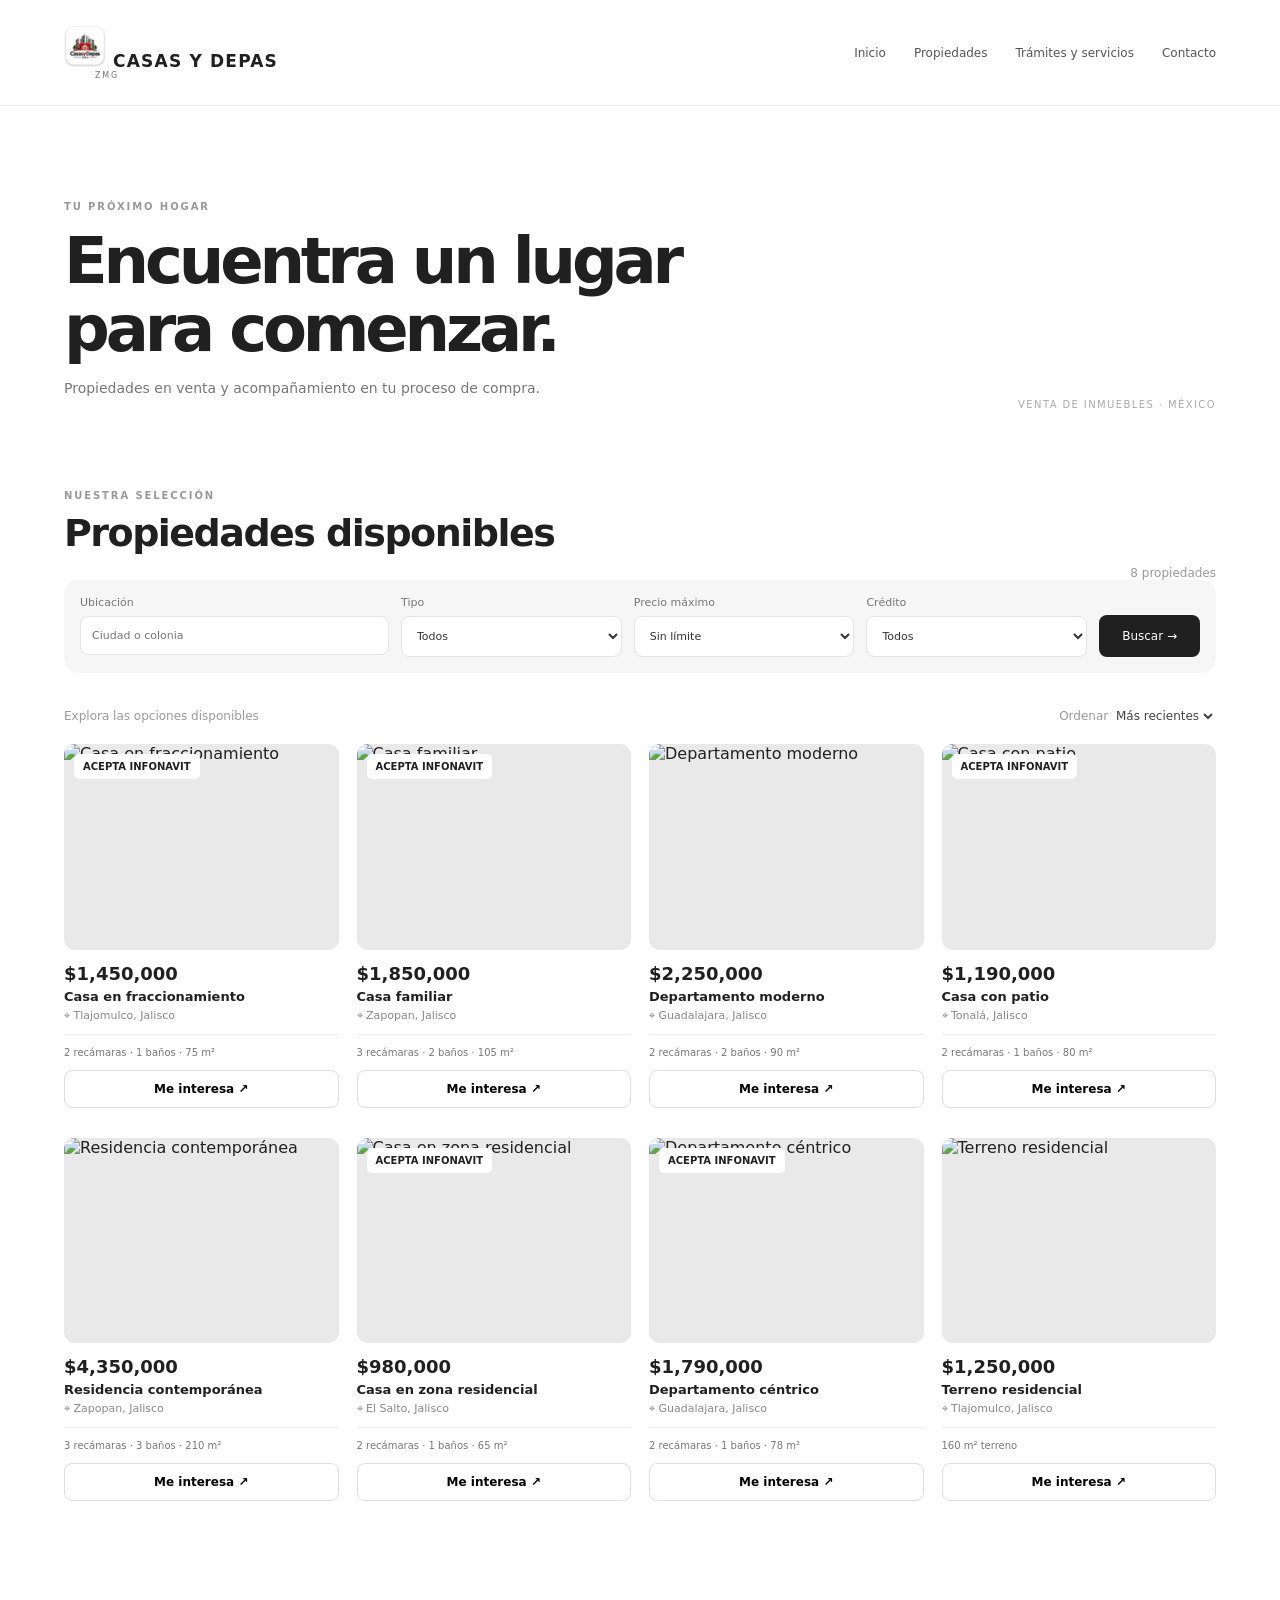
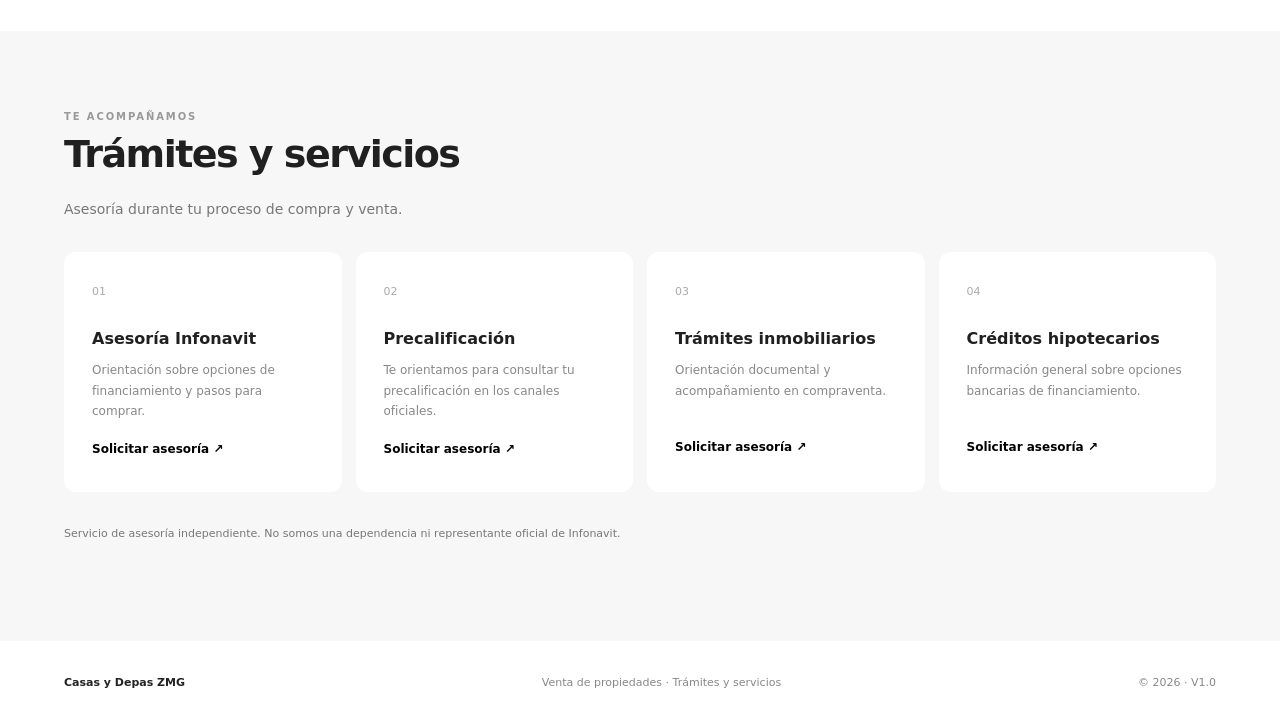
==== index.html @ 26d44b85 "Add files via upload" ====
<!doctype html><html lang="es"><head><meta charset="utf-8"><meta name="viewport" content="width=device-width,initial-scale=1"><meta name="theme-color" content="#181818"><meta name="description" content="Encuentra tu próxima casa. Propiedades en venta y asesoría de crédito Infonavit."><link rel="manifest" href="manifest.json"><link rel="icon" href="favicon-48.png"><link rel="apple-touch-icon" href="apple-touch-icon.png"><link rel="stylesheet" href="styles.css"><title>Casas y Depas ZMG | Propiedades en venta</title></head><body><header class="header"><a class="brand" href="#inicio"><img class="brand-logo" src="icon-192.png" alt="Logo Casas y Depas ZMG"> CASAS Y DEPAS <small>ZMG</small></a><nav><a href="#inicio">Inicio</a><a href="#propiedades">Propiedades</a><a href="#servicios">Trámites y servicios</a><a href="#contacto">Contacto</a></nav><button id="install" class="outline" hidden>Instalar app</button></header><main id="inicio"><section class="intro"><div><p class="eyebrow">TU PRÓXIMO HOGAR</p><h1>Encuentra un lugar<br>para comenzar.</h1><p>Propiedades en venta y acompañamiento en tu proceso de compra.</p></div><span class="intro-tag">VENTA DE INMUEBLES · MÉXICO</span></section><section id="propiedades" class="catalog"><div class="heading"><div><p class="eyebrow">NUESTRA SELECCIÓN</p><h2>Propiedades disponibles</h2></div><span id="count"></span></div><form id="filters" class="filters"><label>Ubicación<input id="location" placeholder="Ciudad o colonia"></label><label>Tipo<select id="type"><option value="">Todos</option><option>Casa</option><option>Departamento</option><option>Terreno</option></select></label><label>Precio máximo<select id="max"><option value="">Sin límite</option><option value="1000000">$1,000,000</option><option value="1500000">$1,500,000</option><option value="2000000">$2,000,000</option><option value="3000000">$3,000,000</option><option value="5000000">$5,000,000</option></select></label><label>Crédito<select id="credit"><option value="">Todos</option><option value="infonavit">Infonavit</option><option value="bancario">Bancario</option><option value="contado">Contado</option></select></label><button type="submit">Buscar →</button></form><div class="catalog-top"><span>Explora las opciones disponibles</span><label>Ordenar <select id="sort"><option value="recent">Más recientes</option><option value="low">Menor precio</option><option value="high">Mayor precio</option></select></label></div><div id="grid" class="grid"></div></section><section id="servicios" class="services"><p class="eyebrow">TE ACOMPAÑAMOS</p><h2>Trámites y servicios</h2><p>Asesoría durante tu proceso de compra y venta.</p><div class="service-grid"><article><span>01</span><h3>Asesoría Infonavit</h3><p>Orientación sobre opciones de financiamiento y pasos para comprar.</p><button data-service="Asesoría Infonavit">Solicitar asesoría ↗</button></article><article><span>02</span><h3>Precalificación</h3><p>Te orientamos para consultar tu precalificación en los canales oficiales.</p><button data-service="Precalificación">Solicitar asesoría ↗</button></article><article><span>03</span><h3>Trámites inmobiliarios</h3><p>Orientación documental y acompañamiento en compraventa.</p><button data-service="Trámites inmobiliarios">Solicitar asesoría ↗</button></article><article><span>04</span><h3>Créditos hipotecarios</h3><p>Información general sobre opciones bancarias de financiamiento.</p><button data-service="Créditos hipotecarios">Solicitar asesoría ↗</button></article></div><p class="disclaimer">Servicio de asesoría independiente. No somos una dependencia ni representante oficial de Infonavit.</p></section></main><footer id="contacto"><strong>Casas y Depas ZMG</strong><span>Venta de propiedades · Trámites y servicios</span><span>© <span id="year"></span> · V1.0</span></footer><dialog id="leadDialog"><form id="leadForm" class="lead"><button type="button" id="close" class="close" aria-label="Cerrar">✕</button><p class="eyebrow">CONTACTO DIRECTO</p><h2>Me interesa</h2><p id="leadProperty"></p><label>Nombre completo<input name="name" autocomplete="name" required maxlength="90" placeholder="Tu nombre"></label><label>Teléfono (10 dígitos)<input name="phone" autocomplete="tel" inputmode="numeric" pattern="[0-9]{10}" maxlength="10" required placeholder="3312345678"></label><label>Forma de compra<select name="method"><option>Crédito Infonavit</option><option>Crédito bancario</option><option>Recursos propios</option><option>Aún no lo sé</option></select></label><label class="consent"><input type="checkbox" required> Acepto que mis datos se utilicen para responder esta solicitud. <a href="privacidad.html" target="_blank">Aviso de privacidad</a></label><button type="submit">Continuar a WhatsApp ↗</button><small>Se abrirá WhatsApp con el mensaje preparado. Tú decides si enviarlo.</small></form></dialog><script src="app.js" defer></script></body></html>
---- styles.css ----
:root{font-family:Inter,system-ui,-apple-system,Segoe UI,sans-serif;color:#202020;background:#fff}*{box-sizing:border-box}html{scroll-behavior:smooth}body{margin:0}button,input,select{font:inherit}button{cursor:pointer}a{color:inherit;text-decoration:none}.header{max-width:1440px;margin:auto;display:flex;align-items:center;gap:30px;justify-content:space-between;padding:25px 5%;border-bottom:1px solid #eee}.brand{font-size:17px;font-weight:800;letter-spacing:.07em;white-space:nowrap}.brand small{display:block;font-size:8px;font-weight:500;letter-spacing:.23em;margin-left:31px;color:#777}.mark{display:inline-grid;place-items:center;background:#222;color:#fff;border-radius:6px;width:25px;height:25px;font-size:22px}.header nav{display:flex;gap:28px;font-size:12px;color:#555}.outline{border:1px solid #ddd;background:white;border-radius:9px;padding:10px}.intro,.catalog,.services{max-width:1440px;margin:auto;padding:65px 5%}.intro{display:flex;justify-content:space-between;align-items:end;padding-top:85px;padding-bottom:60px}.intro h1{font-size:clamp(38px,5vw,68px);font-weight:550;letter-spacing:-.065em;line-height:1.06;margin:16px 0}.intro p:not(.eyebrow){color:#777;font-size:14px}.intro-tag{font-size:10px;letter-spacing:.14em;color:#aaa}.eyebrow{letter-spacing:.19em;font-size:10px;font-weight:700;color:#999}.catalog{padding-top:10px}.heading{display:flex;align-items:end;justify-content:space-between}.heading h2,.services h2{font-size:clamp(25px,3vw,38px);font-weight:550;letter-spacing:-.04em;margin:10px 0 25px}.heading #count{font-size:12px;color:#999}.filters{display:grid;grid-template-columns:1.4fr 1fr 1fr 1fr auto;gap:12px;background:#f6f6f6;border-radius:14px;padding:16px}.filters label,.lead label{font-size:11px;color:#777;display:flex;flex-direction:column;gap:7px}.filters input,.filters select,.lead input,.lead select{width:100%;padding:12px 11px;border:1px solid #e5e5e5;border-radius:8px;background:white;color:#333;outline-color:#333;min-width:0}.filters button,.lead button[type=submit]{border:0;background:#202020;color:white;padding:12px 23px;border-radius:8px;align-self:end;font-size:12px;min-height:42px}.catalog-top{display:flex;justify-content:space-between;align-items:center;color:#999;font-size:12px;padding:35px 0 20px}.catalog-top select{border:0;background:transparent;color:#444;font-size:12px}.grid{display:grid;grid-template-columns:repeat(4,minmax(0,1fr));gap:30px 18px}.property{min-width:0}.property img{width:100%;aspect-ratio:4/3;object-fit:cover;border-radius:11px;background:#e9e9e9;display:block}.property .photo{position:relative}.property .flag{position:absolute;top:10px;left:10px;background:#fff;padding:7px 9px;border-radius:5px;font-size:10px;font-weight:700}.property .price{font-size:18px;font-weight:700;margin:13px 0 5px}.property h3{font-size:13px;font-weight:600;margin:0 0 5px}.property .place{color:#888;font-size:11px;margin:0 0 12px}.property .details{border-top:1px solid #eee;padding:12px 0;display:flex;gap:13px;color:#777;font-size:10px;flex-wrap:wrap}.credit{font-size:10px;color:#3c654f;background:#eef6f0;border-radius:5px;padding:6px 8px;display:inline-block;margin:0 0 12px}.interest{width:100%;border:1px solid #dedede;border-radius:8px;padding:11px;background:white;font-size:12px;font-weight:650;transition:.2s}.interest:hover{background:#222;color:white}.services{margin-top:65px;padding-top:70px;padding-bottom:90px;background:#f7f7f7;max-width:none}.services>.eyebrow,.services>h2,.services>p,.service-grid{max-width:1296px;margin-left:auto;margin-right:auto}.services>p:not(.eyebrow){font-size:14px;color:#777}.service-grid{display:grid;grid-template-columns:repeat(4,1fr);gap:14px;margin-top:35px}.service-grid article{background:white;padding:28px;border-radius:12px}.service-grid article span{color:#aaa;font-size:11px}.service-grid h3{font-size:16px;margin:30px 0 12px}.service-grid article p{font-size:12px;color:#888;line-height:1.7;min-height:60px}.service-grid button{border:0;background:transparent;padding:8px 0;font-size:12px;font-weight:650}.disclaimer{margin-top:35px!important;font-size:11px!important}footer{padding:35px 5%;max-width:1440px;margin:auto;display:flex;gap:20px;justify-content:space-between;font-size:11px;color:#888}footer strong{color:#222}dialog{border:0;border-radius:18px;padding:0;width:min(94vw,470px);box-shadow:0 25px 100px #0003}dialog::backdrop{background:#0008}.lead{padding:32px;display:flex;flex-direction:column;gap:17px}.lead h2{font-size:28px;margin:0}.lead>p:not(.eyebrow){font-size:12px;color:#777;margin:0}.lead .close{align-self:end;border:0;background:none;font-size:18px}.lead .consent{flex-direction:row;align-items:start;line-height:1.5}.consent input{width:auto;margin:2px 6px 0 0}.consent a{text-decoration:underline}.lead small{font-size:10px;color:#888}.empty{grid-column:1/-1;text-align:center;padding:60px;color:#777}@media(max-width:1000px){.grid{grid-template-columns:repeat(3,minmax(0,1fr))}.header nav{gap:12px}.service-grid{grid-template-columns:repeat(2,1fr)}}@media(max-width:700px){.header{flex-wrap:wrap;gap:14px;padding:17px 5%}.header nav{order:3;width:100%;overflow:auto;white-space:nowrap;padding:6px 0 2px}.intro{padding-top:55px;padding-bottom:45px}.intro-tag{display:none}.filters{grid-template-columns:1fr 1fr}.filters label:first-child{grid-column:1/-1}.filters button{grid-column:1/-1}.grid{grid-template-columns:repeat(2,minmax(0,1fr));gap:24px 12px}.property .price{font-size:15px}.property .details{gap:6px}.services{margin-top:35px}.service-grid{grid-template-columns:1fr 1fr}.service-grid article{padding:18px}footer{flex-wrap:wrap}}@media(max-width:420px){.grid{grid-template-columns:1fr}.service-grid{grid-template-columns:1fr}.property img{aspect-ratio:4/3}}

/* Identidad Casas y Depas ZMG */
.brand-logo{width:42px;height:42px;object-fit:contain;border-radius:10px;flex-shrink:0}
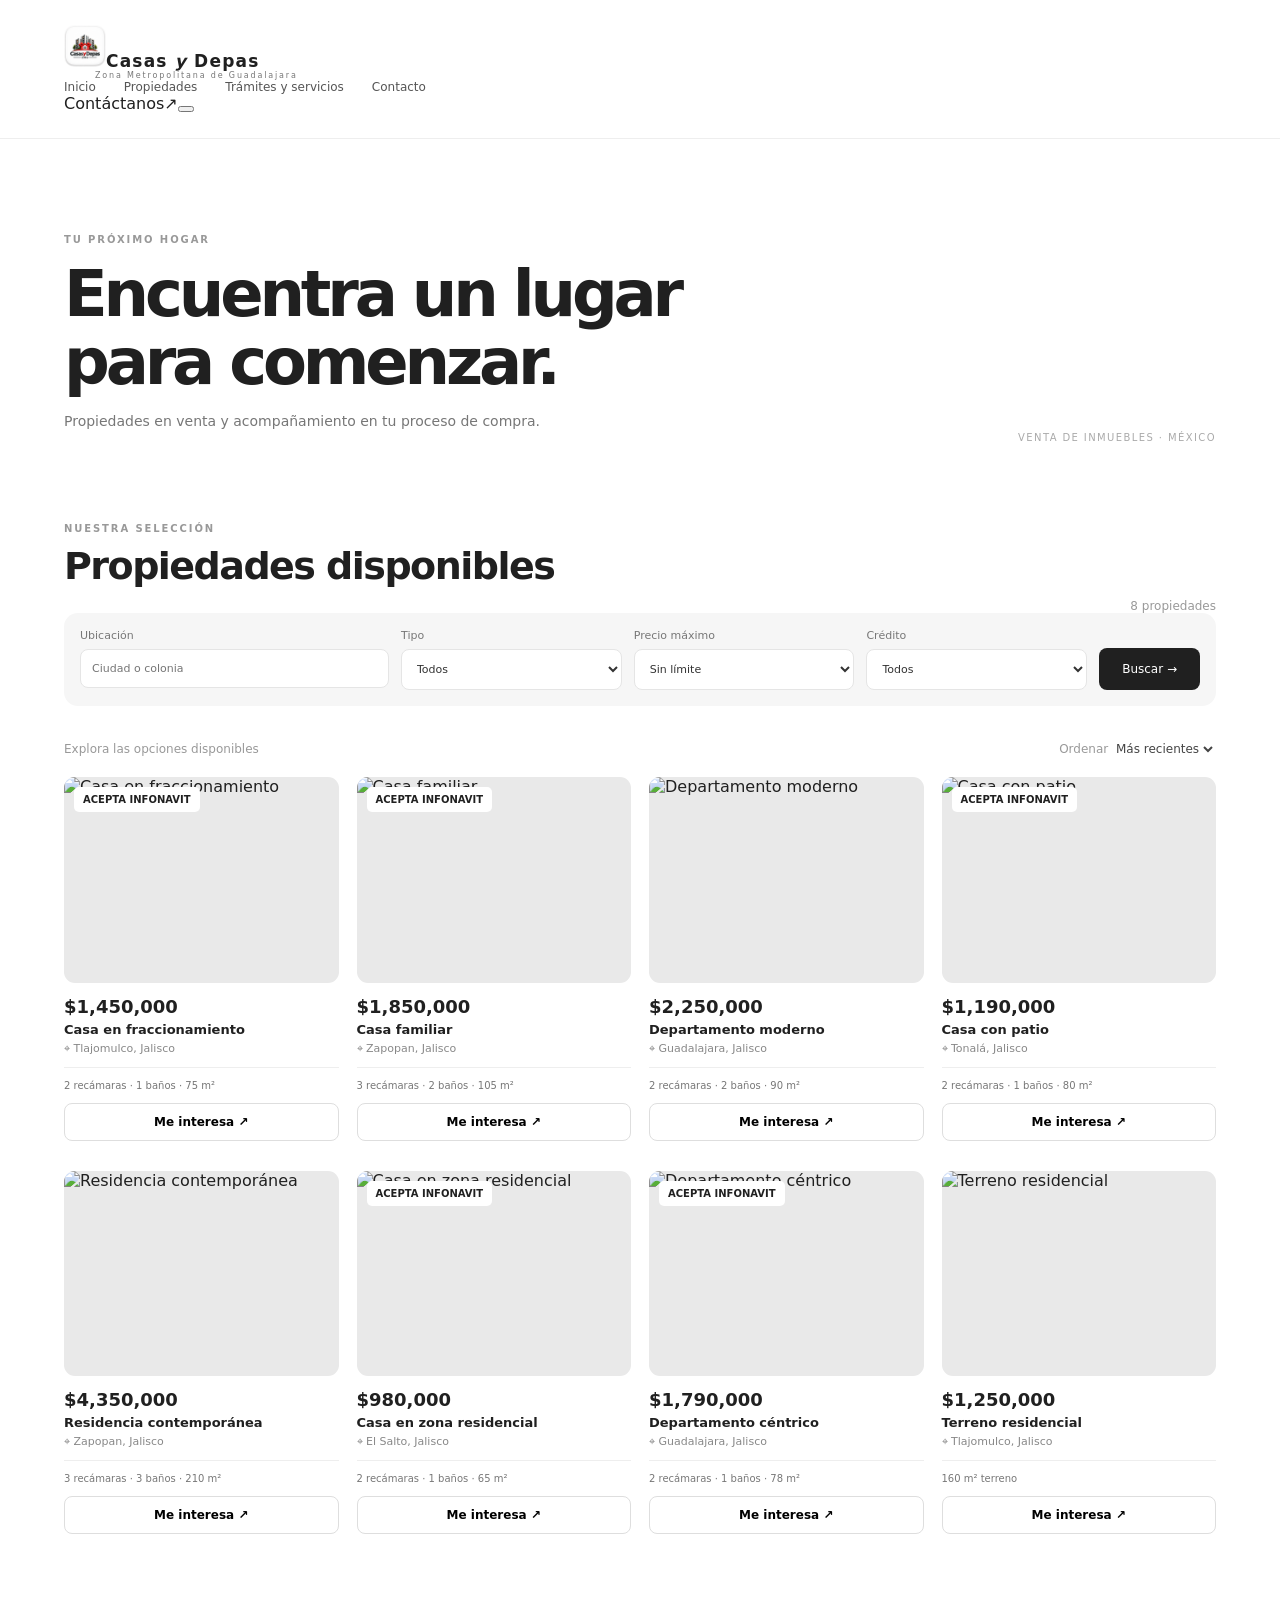
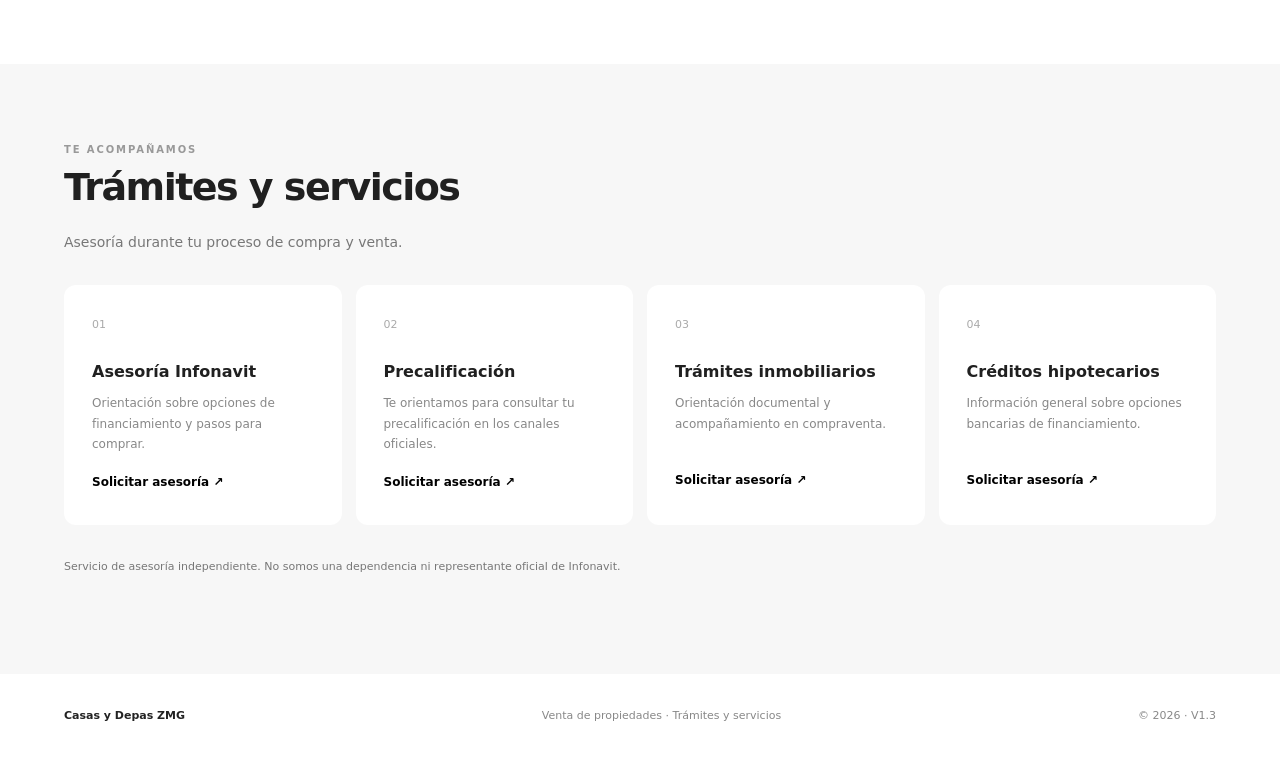
==== commit 2ada0e10: "Add files via upload" ====
--- a/index.html
+++ b/index.html
@@ -1 +1 @@
-<!doctype html><html lang="es"><head><meta charset="utf-8"><meta name="viewport" content="width=device-width,initial-scale=1"><meta name="theme-color" content="#181818"><meta name="description" content="Encuentra tu próxima casa. Propiedades en venta y asesoría de crédito Infonavit."><link rel="manifest" href="manifest.json"><link rel="icon" href="favicon-48.png"><link rel="apple-touch-icon" href="apple-touch-icon.png"><link rel="stylesheet" href="styles.css"><title>Casas y Depas ZMG | Propiedades en venta</title></head><body><header class="header"><a class="brand" href="#inicio"><img class="brand-logo" src="icon-192.png" alt="Logo Casas y Depas ZMG"> CASAS Y DEPAS <small>ZMG</small></a><nav><a href="#inicio">Inicio</a><a href="#propiedades">Propiedades</a><a href="#servicios">Trámites y servicios</a><a href="#contacto">Contacto</a></nav><button id="install" class="outline" hidden>Instalar app</button></header><main id="inicio"><section class="intro"><div><p class="eyebrow">TU PRÓXIMO HOGAR</p><h1>Encuentra un lugar<br>para comenzar.</h1><p>Propiedades en venta y acompañamiento en tu proceso de compra.</p></div><span class="intro-tag">VENTA DE INMUEBLES · MÉXICO</span></section><section id="propiedades" class="catalog"><div class="heading"><div><p class="eyebrow">NUESTRA SELECCIÓN</p><h2>Propiedades disponibles</h2></div><span id="count"></span></div><form id="filters" class="filters"><label>Ubicación<input id="location" placeholder="Ciudad o colonia"></label><label>Tipo<select id="type"><option value="">Todos</option><option>Casa</option><option>Departamento</option><option>Terreno</option></select></label><label>Precio máximo<select id="max"><option value="">Sin límite</option><option value="1000000">$1,000,000</option><option value="1500000">$1,500,000</option><option value="2000000">$2,000,000</option><option value="3000000">$3,000,000</option><option value="5000000">$5,000,000</option></select></label><label>Crédito<select id="credit"><option value="">Todos</option><option value="infonavit">Infonavit</option><option value="bancario">Bancario</option><option value="contado">Contado</option></select></label><button type="submit">Buscar →</button></form><div class="catalog-top"><span>Explora las opciones disponibles</span><label>Ordenar <select id="sort"><option value="recent">Más recientes</option><option value="low">Menor precio</option><option value="high">Mayor precio</option></select></label></div><div id="grid" class="grid"></div></section><section id="servicios" class="services"><p class="eyebrow">TE ACOMPAÑAMOS</p><h2>Trámites y servicios</h2><p>Asesoría durante tu proceso de compra y venta.</p><div class="service-grid"><article><span>01</span><h3>Asesoría Infonavit</h3><p>Orientación sobre opciones de financiamiento y pasos para comprar.</p><button data-service="Asesoría Infonavit">Solicitar asesoría ↗</button></article><article><span>02</span><h3>Precalificación</h3><p>Te orientamos para consultar tu precalificación en los canales oficiales.</p><button data-service="Precalificación">Solicitar asesoría ↗</button></article><article><span>03</span><h3>Trámites inmobiliarios</h3><p>Orientación documental y acompañamiento en compraventa.</p><button data-service="Trámites inmobiliarios">Solicitar asesoría ↗</button></article><article><span>04</span><h3>Créditos hipotecarios</h3><p>Información general sobre opciones bancarias de financiamiento.</p><button data-service="Créditos hipotecarios">Solicitar asesoría ↗</button></article></div><p class="disclaimer">Servicio de asesoría independiente. No somos una dependencia ni representante oficial de Infonavit.</p></section></main><footer id="contacto"><strong>Casas y Depas ZMG</strong><span>Venta de propiedades · Trámites y servicios</span><span>© <span id="year"></span> · V1.0</span></footer><dialog id="leadDialog"><form id="leadForm" class="lead"><button type="button" id="close" class="close" aria-label="Cerrar">✕</button><p class="eyebrow">CONTACTO DIRECTO</p><h2>Me interesa</h2><p id="leadProperty"></p><label>Nombre completo<input name="name" autocomplete="name" required maxlength="90" placeholder="Tu nombre"></label><label>Teléfono (10 dígitos)<input name="phone" autocomplete="tel" inputmode="numeric" pattern="[0-9]{10}" maxlength="10" required placeholder="3312345678"></label><label>Forma de compra<select name="method"><option>Crédito Infonavit</option><option>Crédito bancario</option><option>Recursos propios</option><option>Aún no lo sé</option></select></label><label class="consent"><input type="checkbox" required> Acepto que mis datos se utilicen para responder esta solicitud. <a href="privacidad.html" target="_blank">Aviso de privacidad</a></label><button type="submit">Continuar a WhatsApp ↗</button><small>Se abrirá WhatsApp con el mensaje preparado. Tú decides si enviarlo.</small></form></dialog><script src="app.js" defer></script></body></html>
+<!doctype html><html lang="es"><head><meta charset="utf-8"><meta name="viewport" content="width=device-width,initial-scale=1"><meta name="theme-color" content="#181818"><meta name="description" content="Encuentra tu próxima casa. Propiedades en venta y asesoría de crédito Infonavit."><link rel="manifest" href="manifest.json"><link rel="icon" href="favicon-48.png"><link rel="apple-touch-icon" href="apple-touch-icon.png"><link rel="stylesheet" href="styles.css"><title>Casas y Depas ZMG | Propiedades en venta</title></head><body><header class="header" id="siteHeader"><div class="header-inner"><a class="brand" href="#inicio" aria-label="Casas y Depas ZMG, inicio"><span class="brand-symbol"><img class="brand-logo" src="icon-192.png" alt=""></span><span class="brand-words"><strong>Casas <em>y</em> Depas</strong><small>Zona Metropolitana de Guadalajara</small></span></a><nav class="primary-nav" id="primaryNav" aria-label="Navegación principal"><a class="nav-link active" href="#inicio">Inicio</a><a class="nav-link" href="#propiedades">Propiedades</a><a class="nav-link" href="#servicios">Trámites y servicios</a><a class="nav-link" href="#contacto">Contacto</a></nav><div class="header-actions"><button id="install" class="install-action" hidden>Instalar app</button><a class="header-cta" href="#contacto"><span>Contáctanos</span><span aria-hidden="true">↗</span></a><button class="menu-toggle" id="menuToggle" type="button" aria-controls="primaryNav" aria-expanded="false" aria-label="Abrir menú"><span></span><span></span><span></span></button></div></div></header><main id="inicio"><section class="intro"><div><p class="eyebrow">TU PRÓXIMO HOGAR</p><h1>Encuentra un lugar<br>para comenzar.</h1><p>Propiedades en venta y acompañamiento en tu proceso de compra.</p></div><span class="intro-tag">VENTA DE INMUEBLES · MÉXICO</span></section><section id="propiedades" class="catalog"><div class="heading"><div><p class="eyebrow">NUESTRA SELECCIÓN</p><h2>Propiedades disponibles</h2></div><span id="count"></span></div><form id="filters" class="filters"><label>Ubicación<input id="location" placeholder="Ciudad o colonia"></label><label>Tipo<select id="type"><option value="">Todos</option><option>Casa</option><option>Departamento</option><option>Terreno</option></select></label><label>Precio máximo<select id="max"><option value="">Sin límite</option><option value="1000000">$1,000,000</option><option value="1500000">$1,500,000</option><option value="2000000">$2,000,000</option><option value="3000000">$3,000,000</option><option value="5000000">$5,000,000</option></select></label><label>Crédito<select id="credit"><option value="">Todos</option><option value="infonavit">Infonavit</option><option value="bancario">Bancario</option><option value="contado">Contado</option></select></label><button type="submit">Buscar →</button></form><div class="catalog-top"><span>Explora las opciones disponibles</span><label>Ordenar <select id="sort"><option value="recent">Más recientes</option><option value="low">Menor precio</option><option value="high">Mayor precio</option></select></label></div><div id="grid" class="grid"></div></section><section id="servicios" class="services"><p class="eyebrow">TE ACOMPAÑAMOS</p><h2>Trámites y servicios</h2><p>Asesoría durante tu proceso de compra y venta.</p><div class="service-grid"><article><span>01</span><h3>Asesoría Infonavit</h3><p>Orientación sobre opciones de financiamiento y pasos para comprar.</p><button data-service="Asesoría Infonavit">Solicitar asesoría ↗</button></article><article><span>02</span><h3>Precalificación</h3><p>Te orientamos para consultar tu precalificación en los canales oficiales.</p><button data-service="Precalificación">Solicitar asesoría ↗</button></article><article><span>03</span><h3>Trámites inmobiliarios</h3><p>Orientación documental y acompañamiento en compraventa.</p><button data-service="Trámites inmobiliarios">Solicitar asesoría ↗</button></article><article><span>04</span><h3>Créditos hipotecarios</h3><p>Información general sobre opciones bancarias de financiamiento.</p><button data-service="Créditos hipotecarios">Solicitar asesoría ↗</button></article></div><p class="disclaimer">Servicio de asesoría independiente. No somos una dependencia ni representante oficial de Infonavit.</p></section></main><footer id="contacto"><strong>Casas y Depas ZMG</strong><span>Venta de propiedades · Trámites y servicios</span><span>© <span id="year"></span> · V1.3</span></footer><dialog id="leadDialog"><form id="leadForm" class="lead"><button type="button" id="close" class="close" aria-label="Cerrar">✕</button><p class="eyebrow">CONTACTO DIRECTO</p><h2>Me interesa</h2><p id="leadProperty"></p><label>Nombre completo<input name="name" autocomplete="name" required maxlength="90" placeholder="Tu nombre"></label><label>Teléfono (10 dígitos)<input name="phone" autocomplete="tel" inputmode="numeric" pattern="[0-9]{10}" maxlength="10" required placeholder="3312345678"></label><label>Forma de compra<select name="method"><option>Crédito Infonavit</option><option>Crédito bancario</option><option>Recursos propios</option><option>Aún no lo sé</option></select></label><label class="consent"><input type="checkbox" required> Acepto que mis datos se utilicen para responder esta solicitud. <a href="privacidad.html" target="_blank">Aviso de privacidad</a></label><button type="submit">Continuar a WhatsApp ↗</button><small>Se abrirá WhatsApp con el mensaje preparado. Tú decides si enviarlo.</small></form></dialog><script src="app.js" defer></script></body></html>
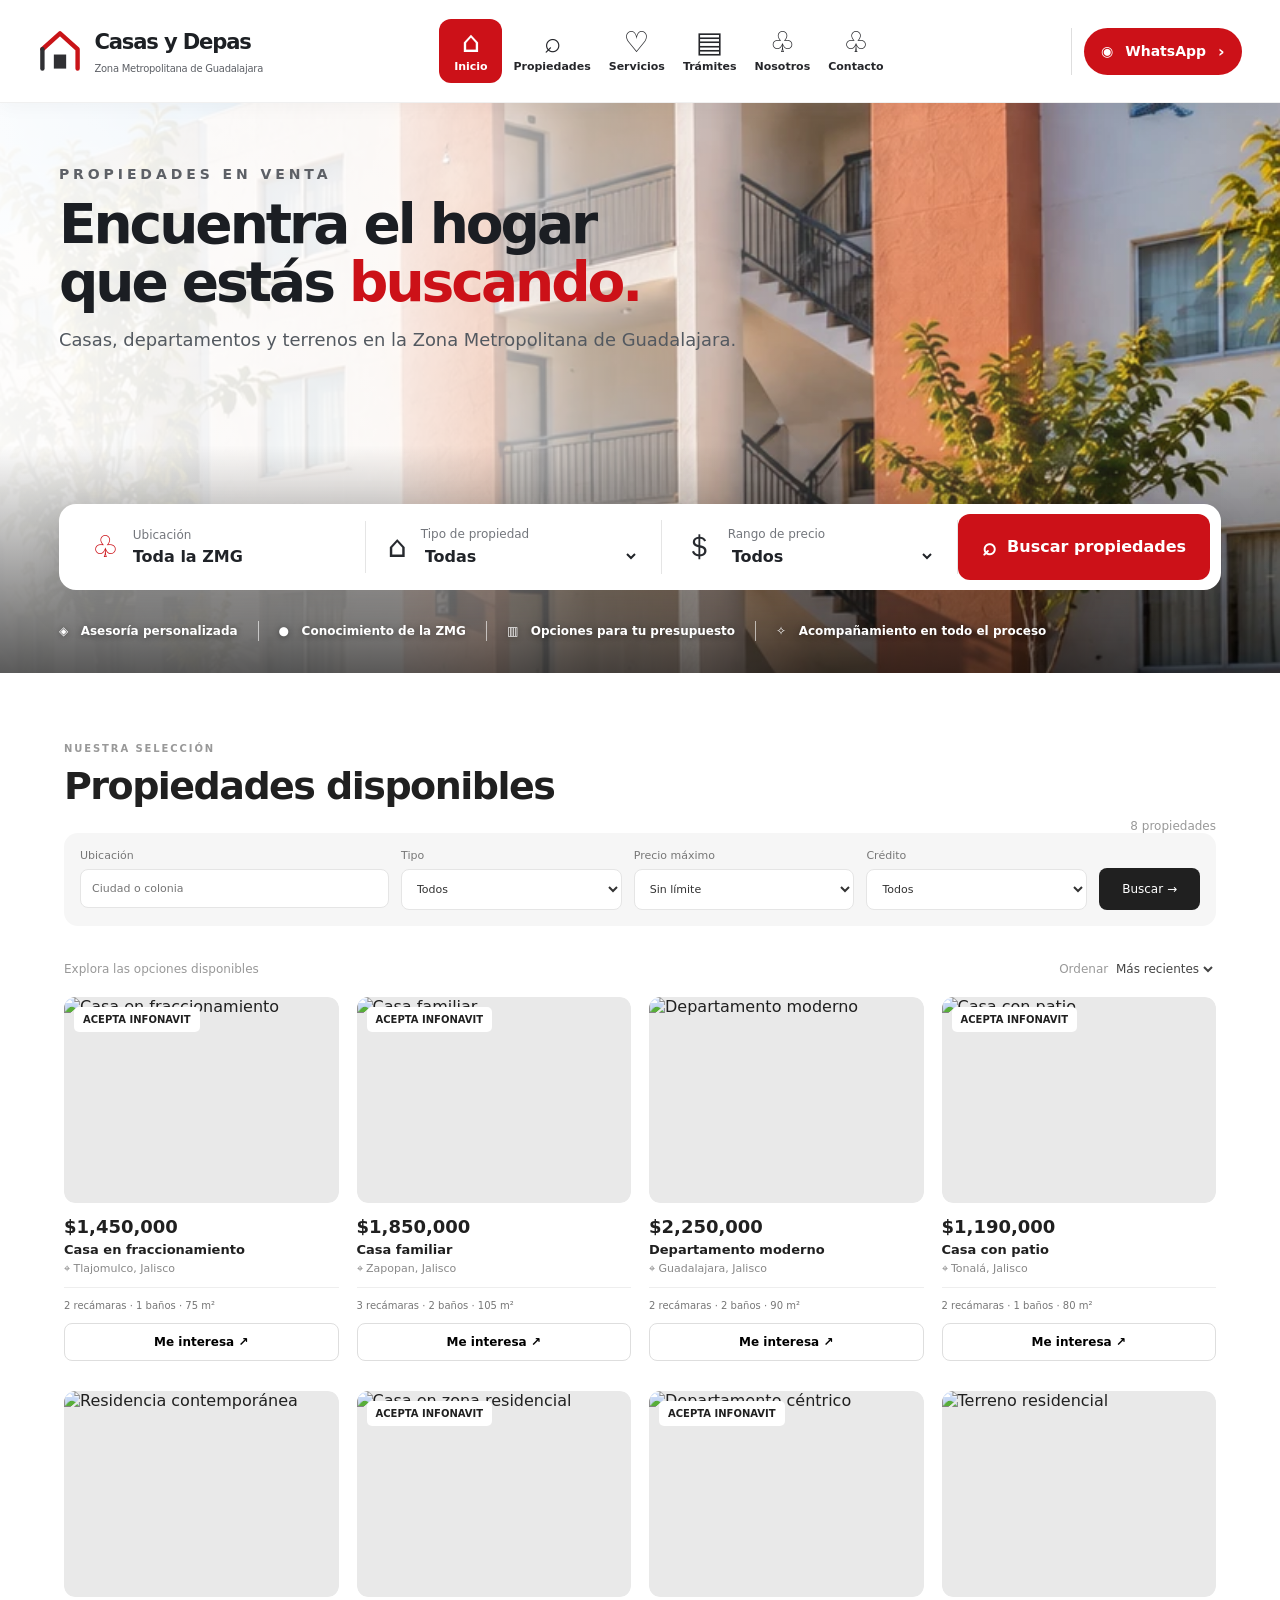
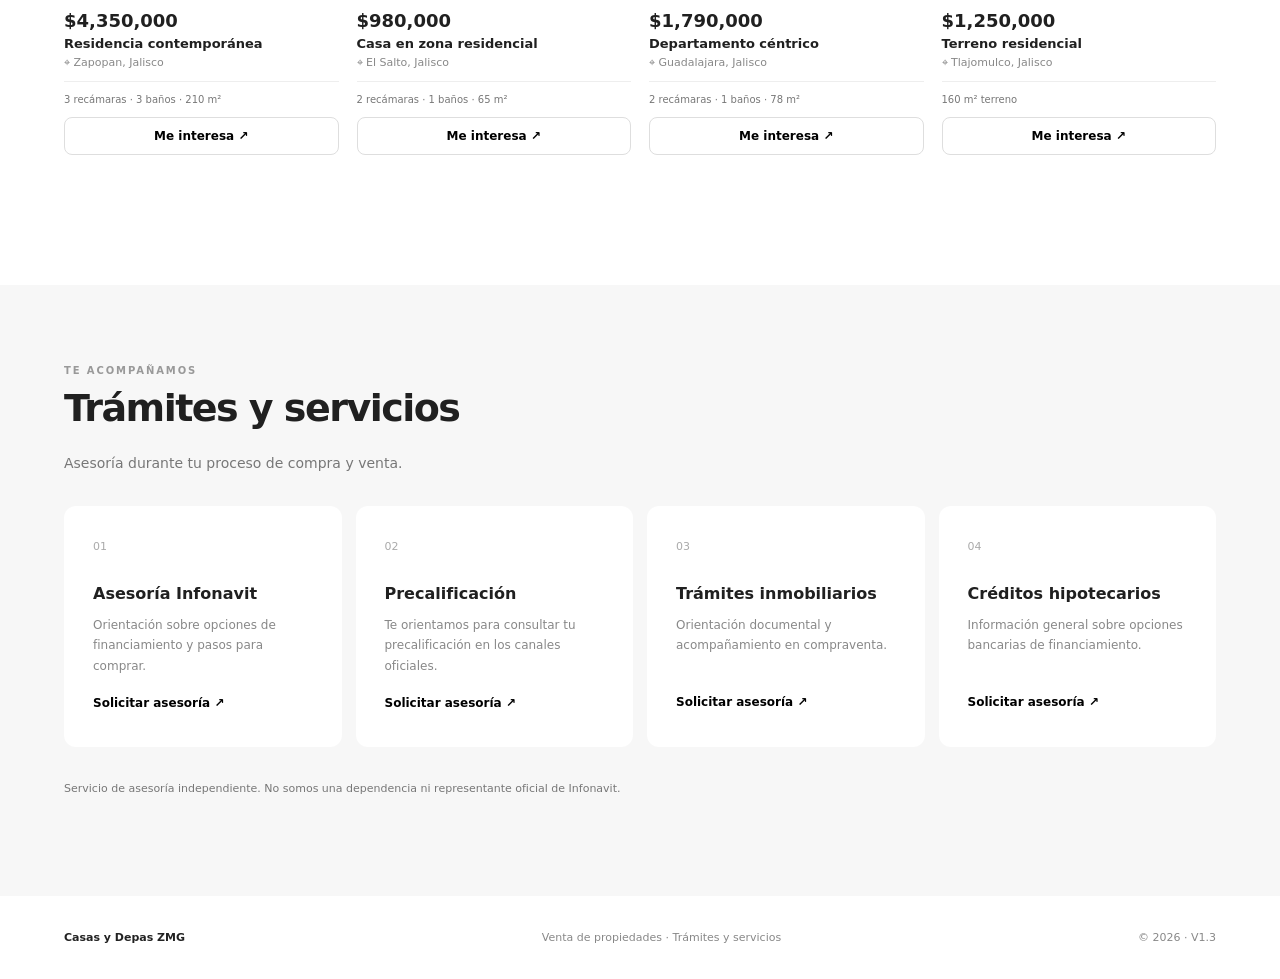
==== commit 632b3aad: "Add files via upload" ====
--- a/index.html
+++ b/index.html
@@ -1 +1,2 @@
-<!doctype html><html lang="es"><head><meta charset="utf-8"><meta name="viewport" content="width=device-width,initial-scale=1"><meta name="theme-color" content="#181818"><meta name="description" content="Encuentra tu próxima casa. Propiedades en venta y asesoría de crédito Infonavit."><link rel="manifest" href="manifest.json"><link rel="icon" href="favicon-48.png"><link rel="apple-touch-icon" href="apple-touch-icon.png"><link rel="stylesheet" href="styles.css"><title>Casas y Depas ZMG | Propiedades en venta</title></head><body><header class="header" id="siteHeader"><div class="header-inner"><a class="brand" href="#inicio" aria-label="Casas y Depas ZMG, inicio"><span class="brand-symbol"><img class="brand-logo" src="icon-192.png" alt=""></span><span class="brand-words"><strong>Casas <em>y</em> Depas</strong><small>Zona Metropolitana de Guadalajara</small></span></a><nav class="primary-nav" id="primaryNav" aria-label="Navegación principal"><a class="nav-link active" href="#inicio">Inicio</a><a class="nav-link" href="#propiedades">Propiedades</a><a class="nav-link" href="#servicios">Trámites y servicios</a><a class="nav-link" href="#contacto">Contacto</a></nav><div class="header-actions"><button id="install" class="install-action" hidden>Instalar app</button><a class="header-cta" href="#contacto"><span>Contáctanos</span><span aria-hidden="true">↗</span></a><button class="menu-toggle" id="menuToggle" type="button" aria-controls="primaryNav" aria-expanded="false" aria-label="Abrir menú"><span></span><span></span><span></span></button></div></div></header><main id="inicio"><section class="intro"><div><p class="eyebrow">TU PRÓXIMO HOGAR</p><h1>Encuentra un lugar<br>para comenzar.</h1><p>Propiedades en venta y acompañamiento en tu proceso de compra.</p></div><span class="intro-tag">VENTA DE INMUEBLES · MÉXICO</span></section><section id="propiedades" class="catalog"><div class="heading"><div><p class="eyebrow">NUESTRA SELECCIÓN</p><h2>Propiedades disponibles</h2></div><span id="count"></span></div><form id="filters" class="filters"><label>Ubicación<input id="location" placeholder="Ciudad o colonia"></label><label>Tipo<select id="type"><option value="">Todos</option><option>Casa</option><option>Departamento</option><option>Terreno</option></select></label><label>Precio máximo<select id="max"><option value="">Sin límite</option><option value="1000000">$1,000,000</option><option value="1500000">$1,500,000</option><option value="2000000">$2,000,000</option><option value="3000000">$3,000,000</option><option value="5000000">$5,000,000</option></select></label><label>Crédito<select id="credit"><option value="">Todos</option><option value="infonavit">Infonavit</option><option value="bancario">Bancario</option><option value="contado">Contado</option></select></label><button type="submit">Buscar →</button></form><div class="catalog-top"><span>Explora las opciones disponibles</span><label>Ordenar <select id="sort"><option value="recent">Más recientes</option><option value="low">Menor precio</option><option value="high">Mayor precio</option></select></label></div><div id="grid" class="grid"></div></section><section id="servicios" class="services"><p class="eyebrow">TE ACOMPAÑAMOS</p><h2>Trámites y servicios</h2><p>Asesoría durante tu proceso de compra y venta.</p><div class="service-grid"><article><span>01</span><h3>Asesoría Infonavit</h3><p>Orientación sobre opciones de financiamiento y pasos para comprar.</p><button data-service="Asesoría Infonavit">Solicitar asesoría ↗</button></article><article><span>02</span><h3>Precalificación</h3><p>Te orientamos para consultar tu precalificación en los canales oficiales.</p><button data-service="Precalificación">Solicitar asesoría ↗</button></article><article><span>03</span><h3>Trámites inmobiliarios</h3><p>Orientación documental y acompañamiento en compraventa.</p><button data-service="Trámites inmobiliarios">Solicitar asesoría ↗</button></article><article><span>04</span><h3>Créditos hipotecarios</h3><p>Información general sobre opciones bancarias de financiamiento.</p><button data-service="Créditos hipotecarios">Solicitar asesoría ↗</button></article></div><p class="disclaimer">Servicio de asesoría independiente. No somos una dependencia ni representante oficial de Infonavit.</p></section></main><footer id="contacto"><strong>Casas y Depas ZMG</strong><span>Venta de propiedades · Trámites y servicios</span><span>© <span id="year"></span> · V1.3</span></footer><dialog id="leadDialog"><form id="leadForm" class="lead"><button type="button" id="close" class="close" aria-label="Cerrar">✕</button><p class="eyebrow">CONTACTO DIRECTO</p><h2>Me interesa</h2><p id="leadProperty"></p><label>Nombre completo<input name="name" autocomplete="name" required maxlength="90" placeholder="Tu nombre"></label><label>Teléfono (10 dígitos)<input name="phone" autocomplete="tel" inputmode="numeric" pattern="[0-9]{10}" maxlength="10" required placeholder="3312345678"></label><label>Forma de compra<select name="method"><option>Crédito Infonavit</option><option>Crédito bancario</option><option>Recursos propios</option><option>Aún no lo sé</option></select></label><label class="consent"><input type="checkbox" required> Acepto que mis datos se utilicen para responder esta solicitud. <a href="privacidad.html" target="_blank">Aviso de privacidad</a></label><button type="submit">Continuar a WhatsApp ↗</button><small>Se abrirá WhatsApp con el mensaje preparado. Tú decides si enviarlo.</small></form></dialog><script src="app.js" defer></script></body></html>
+<!DOCTYPE html>
+<html lang="es"><head><meta charset="utf-8"/><meta content="width=device-width,initial-scale=1" name="viewport"/><meta content="#181818" name="theme-color"/><meta content="Encuentra tu próxima casa. Propiedades en venta y asesoría de crédito Infonavit." name="description"/><link href="manifest.json" rel="manifest"/><link href="favicon-48.png" rel="icon"/><link href="apple-touch-icon.png" rel="apple-touch-icon"/><link href="styles.css" rel="stylesheet"/><title>Casas y Depas ZMG | Propiedades en venta</title></head><body><header class="header" id="siteHeader"><div class="header-inner"><a aria-label="Casas y Depas, inicio" class="brand" href="#inicio"><span aria-hidden="true" class="brand-icon"><svg fill="none" viewbox="0 0 50 50"><path d="M5 23 25 5 45 23V45" stroke="#c91418" stroke-linecap="round" stroke-linejoin="round" stroke-width="5"></path><path d="M5 23V45" stroke="#303033" stroke-linecap="round" stroke-width="5"></path><path d="M18 29h14v16H18z" fill="#303033"></path></svg></span><span class="brand-words"><strong>Casas y Depas</strong><small>Zona Metropolitana de Guadalajara</small></span></a><nav aria-label="Navegación principal" class="primary-nav" id="primaryNav"><a class="nav-link active" href="#inicio"><span aria-hidden="true" class="nav-icon">⌂</span><span>Inicio</span></a><a class="nav-link" href="#propiedades"><span aria-hidden="true" class="nav-icon">⌕</span><span>Propiedades</span></a><a class="nav-link" href="#servicios"><span aria-hidden="true" class="nav-icon">♡</span><span>Servicios</span></a><a class="nav-link" href="#servicios"><span aria-hidden="true" class="nav-icon">▤</span><span>Trámites</span></a><a class="nav-link" href="#contacto"><span aria-hidden="true" class="nav-icon">♧</span><span>Nosotros</span></a><a class="nav-link" href="#contacto"><span aria-hidden="true" class="nav-icon">♧</span><span>Contacto</span></a></nav><div class="header-actions"><button class="install-action" hidden="" id="install">Instalar app</button><button class="header-cta" id="whatsappTop" type="button"><span aria-hidden="true">◉</span><span>WhatsApp</span><span aria-hidden="true">›</span></button><button aria-controls="primaryNav" aria-expanded="false" aria-label="Abrir menú" class="menu-toggle" id="menuToggle" type="button"><span></span><span></span><span></span></button></div></div></header><main id="inicio"><section aria-label="Encuentra tu hogar" class="hero"><div class="hero-inner"><div class="hero-copy"><p class="hero-kicker">PROPIEDADES EN VENTA</p><h1>Encuentra el hogar<br/>que estás <em>buscando.</em></h1><p class="hero-description">Casas, departamentos y terrenos en la Zona Metropolitana de Guadalajara.</p></div><form class="hero-filters" id="heroFilters"><label><span class="hero-filter-icon">♧</span><span class="hero-filter-copy"><small>Ubicación</small><input aria-label="Ubicación" id="heroLocation" placeholder="Toda la ZMG"/></span></label><label><span class="hero-filter-icon">⌂</span><span class="hero-filter-copy"><small>Tipo de propiedad</small><select aria-label="Tipo de propiedad" id="heroType"><option value="">Todas</option><option>Casa</option><option>Departamento</option><option>Terreno</option></select></span></label><label><span class="hero-filter-icon">＄</span><span class="hero-filter-copy"><small>Rango de precio</small><select aria-label="Rango de precio" id="heroMax"><option value="">Todos</option><option value="1000000">Hasta $1,000,000</option><option value="1500000">Hasta $1,500,000</option><option value="2000000">Hasta $2,000,000</option><option value="3000000">Hasta $3,000,000</option><option value="5000000">Hasta $5,000,000</option></select></span></label><button class="hero-search" type="submit"><span aria-hidden="true">⌕</span> Buscar propiedades</button></form><div class="hero-benefits"><span>◈   Asesoría personalizada</span><span>●   Conocimiento de la ZMG</span><span>▥   Opciones para tu presupuesto</span><span>✧   Acompañamiento en todo el proceso</span></div></div></section><section class="catalog" id="propiedades"><div class="heading"><div><p class="eyebrow">NUESTRA SELECCIÓN</p><h2>Propiedades disponibles</h2></div><span id="count"></span></div><form class="filters" id="filters"><label>Ubicación<input id="location" placeholder="Ciudad o colonia"/></label><label>Tipo<select id="type"><option value="">Todos</option><option>Casa</option><option>Departamento</option><option>Terreno</option></select></label><label>Precio máximo<select id="max"><option value="">Sin límite</option><option value="1000000">$1,000,000</option><option value="1500000">$1,500,000</option><option value="2000000">$2,000,000</option><option value="3000000">$3,000,000</option><option value="5000000">$5,000,000</option></select></label><label>Crédito<select id="credit"><option value="">Todos</option><option value="infonavit">Infonavit</option><option value="bancario">Bancario</option><option value="contado">Contado</option></select></label><button type="submit">Buscar →</button></form><div class="catalog-top"><span>Explora las opciones disponibles</span><label>Ordenar <select id="sort"><option value="recent">Más recientes</option><option value="low">Menor precio</option><option value="high">Mayor precio</option></select></label></div><div class="grid" id="grid"></div></section><section class="services" id="servicios"><p class="eyebrow">TE ACOMPAÑAMOS</p><h2>Trámites y servicios</h2><p>Asesoría durante tu proceso de compra y venta.</p><div class="service-grid"><article><span>01</span><h3>Asesoría Infonavit</h3><p>Orientación sobre opciones de financiamiento y pasos para comprar.</p><button data-service="Asesoría Infonavit">Solicitar asesoría ↗</button></article><article><span>02</span><h3>Precalificación</h3><p>Te orientamos para consultar tu precalificación en los canales oficiales.</p><button data-service="Precalificación">Solicitar asesoría ↗</button></article><article><span>03</span><h3>Trámites inmobiliarios</h3><p>Orientación documental y acompañamiento en compraventa.</p><button data-service="Trámites inmobiliarios">Solicitar asesoría ↗</button></article><article><span>04</span><h3>Créditos hipotecarios</h3><p>Información general sobre opciones bancarias de financiamiento.</p><button data-service="Créditos hipotecarios">Solicitar asesoría ↗</button></article></div><p class="disclaimer">Servicio de asesoría independiente. No somos una dependencia ni representante oficial de Infonavit.</p></section></main><footer id="contacto"><strong>Casas y Depas ZMG</strong><span>Venta de propiedades · Trámites y servicios</span><span>© <span id="year">© 2026 · V1.4</span> · V1.3</span></footer><dialog id="leadDialog"><form class="lead" id="leadForm"><button aria-label="Cerrar" class="close" id="close" type="button">✕</button><p class="eyebrow">CONTACTO DIRECTO</p><h2>Me interesa</h2><p id="leadProperty"></p><label>Nombre completo<input autocomplete="name" maxlength="90" name="name" placeholder="Tu nombre" required=""/></label><label>Teléfono (10 dígitos)<input autocomplete="tel" inputmode="numeric" maxlength="10" name="phone" pattern="[0-9]{10}" placeholder="3312345678" required=""/></label><label>Forma de compra<select name="method"><option>Crédito Infonavit</option><option>Crédito bancario</option><option>Recursos propios</option><option>Aún no lo sé</option></select></label><label class="consent"><input required="" type="checkbox"/> Acepto que mis datos se utilicen para responder esta solicitud. <a href="privacidad.html" target="_blank">Aviso de privacidad</a></label><button type="submit">Continuar a WhatsApp ↗</button><small>Se abrirá WhatsApp con el mensaje preparado. Tú decides si enviarlo.</small></form></dialog><script defer="" src="app.js"></script></body></html>
--- a/styles.css
+++ b/styles.css
@@ -2,3 +2,90 @@
 
 /* Identidad Casas y Depas ZMG */
 .brand-logo{width:42px;height:42px;object-fit:contain;border-radius:10px;flex-shrink:0}
+
+/* V1.1 — Encabezado premium. Cambios aislados al encabezado y navegación. */
+.header{position:sticky;top:0;z-index:1000;max-width:none;margin:0;padding:0 4.5%;background:rgba(255,255,255,.96);border-bottom:1px solid #ededed;box-shadow:0 3px 22px rgba(0,0,0,.035);backdrop-filter:blur(16px);-webkit-backdrop-filter:blur(16px)}
+.header-inner{width:100%;max-width:1320px;min-height:88px;margin:0 auto;display:flex;align-items:center;justify-content:space-between;gap:25px}
+.header .brand{display:flex;align-items:center;gap:12px;letter-spacing:0;font-size:inherit;min-width:0}
+.brand-symbol{display:grid;place-items:center;width:60px;height:60px;border:1px solid #eee;border-radius:15px;background:#fff;flex-shrink:0}
+.header .brand-logo{width:54px;height:54px;border-radius:12px;display:block}
+.brand-words{display:flex;flex-direction:column;gap:5px;white-space:nowrap}.brand-words strong{font-size:18px;font-weight:800;letter-spacing:-.045em;color:#252525}.brand-words em{font-style:normal;color:#c7232d}.header .brand-words small{display:block;margin:0;color:#929292;font-size:9px;font-weight:700;letter-spacing:.22em}.brand-dot{color:#c7232d}
+.header .primary-nav{display:flex;align-items:center;gap:4px;font-size:13px;color:#575757;flex:1;justify-content:center}.header .nav-link{padding:13px 13px;position:relative;white-space:nowrap;font-weight:550;transition:color .2s}.header .nav-link:hover,.header .nav-link.active{color:#1e1e1e}.header .nav-link.active:after{content:'';position:absolute;bottom:5px;left:13px;right:13px;height:2px;border-radius:2px;background:#c7232d}
+.header-actions{display:flex;align-items:center;gap:10px}.header-cta{background:#222;color:#fff;border-radius:10px;display:flex;gap:19px;align-items:center;padding:13px 17px;font-size:12px;font-weight:700;white-space:nowrap;transition:background .2s,transform .2s}.header-cta:hover{background:#b8202b;transform:translateY(-1px)}.header-cta span:last-child{font-size:16px}.header .install-action{background:#fff;border:1px solid #e4e4e4;border-radius:9px;padding:12px;font-size:11px;white-space:nowrap}.header .install-action[hidden]{display:none}.menu-toggle{display:none;background:#f5f5f5;border:1px solid #ececec;border-radius:10px;width:43px;height:43px;align-items:center;justify-content:center;flex-direction:column;gap:5px}.menu-toggle span{width:18px;height:2px;background:#252525;border-radius:3px}
+@media(max-width:1100px){.header-inner{gap:12px}.header .primary-nav{gap:0}.header .nav-link{padding:12px 8px;font-size:12px}.brand-words strong{font-size:16px}.header-cta{padding:12px;gap:8px}}
+@media(max-width:850px){.header{padding:0 5%}.header-inner{min-height:75px;flex-wrap:nowrap}.brand-symbol{width:50px;height:50px}.header .brand-logo{width:46px;height:46px}.brand-words strong{font-size:16px}.header .primary-nav{display:none;position:absolute;top:100%;left:0;right:0;padding:12px 5% 20px;background:#fff;border-bottom:1px solid #eaeaea;box-shadow:0 14px 22px #0000000c;flex-direction:column;align-items:stretch;gap:2px}.header .primary-nav.open{display:flex}.header .nav-link{font-size:14px;padding:13px 15px;border-radius:9px}.header .nav-link.active{background:#faf5f5}.header .nav-link.active:after{left:0;right:auto;top:11px;bottom:11px;width:3px;height:auto}.menu-toggle{display:flex}.header-cta{padding:12px 14px}}
+@media(max-width:480px){.header{padding:0 4%}.header-inner{min-height:69px}.brand-symbol{width:45px;height:45px;border-radius:11px}.header .brand-logo{width:42px;height:42px}.brand-words strong{font-size:14px}.header .brand-words small{font-size:8px;letter-spacing:.13em}.header-cta{padding:12px}.header-cta span:first-child{display:none}.header-cta span:last-child{font-size:17px}.header-actions{gap:7px}.header .install-action{font-size:10px;padding:10px 6px}}
+
+/* V1.2: subtítulo de marca, legible en escritorio y móvil */
+.header .brand-words small{font-size:10px;letter-spacing:.015em;font-weight:500;text-transform:none}
+@media(max-width:480px){.header .brand-words small{font-size:9px;letter-spacing:0}}
+
+/* V1.3 — Microinteracciones coherentes y accesibles */
+@media (hover:hover) and (pointer:fine){
+.header .nav-link{border-radius:9px;transition:background-color .22s ease,color .22s ease,transform .22s ease}
+.header .nav-link:hover{background:#c7232d;color:#fff;transform:translateY(-1px)}
+.header .nav-link.active:hover{color:#fff}
+.header .nav-link:hover::after{background:#fff}
+.brand-symbol,.brand-words strong{transition:transform .22s ease,color .22s ease}
+.header .brand:hover .brand-symbol{transform:scale(1.045)}
+.header .brand:hover .brand-words strong{color:#c7232d}
+.header .install-action,.menu-toggle{transition:background-color .2s,color .2s,border-color .2s}
+.header .install-action:hover,.menu-toggle:hover{background:#c7232d;color:#fff;border-color:#c7232d}
+.menu-toggle:hover span{background:#fff}
+.property{transition:transform .25s ease}
+.property .photo{overflow:hidden;border-radius:11px}
+.property img{transition:transform .35s ease,filter .35s ease}
+.property:hover{transform:translateY(-3px)}
+.property:hover img{transform:scale(1.045);filter:brightness(.98)}
+.interest:hover{background:#c7232d;border-color:#c7232d;color:#fff;transform:translateY(-2px);box-shadow:0 7px 18px #c7232d22}
+.filters input:hover,.filters select:hover,.catalog-top select:hover{border-color:#c7232d}
+.filters button,.lead button[type=submit]{transition:background-color .2s,transform .2s,box-shadow .2s}
+.filters button:hover,.lead button[type=submit]:hover{background:#c7232d;transform:translateY(-2px);box-shadow:0 6px 16px #c7232d24}
+.service-grid article{transition:transform .25s,box-shadow .25s,border-color .25s;border:1px solid transparent}
+.service-grid article:hover{transform:translateY(-5px);box-shadow:0 14px 32px #00000010;border-color:#f0d6d8}
+.service-grid button{transition:color .2s,transform .2s}
+.service-grid button:hover{color:#c7232d;transform:translateX(3px)}
+footer a:hover,.consent a:hover{color:#c7232d}
+}
+.header .nav-link:focus-visible,.header-cta:focus-visible,.brand:focus-visible,button:focus-visible,a:focus-visible,input:focus-visible,select:focus-visible{outline:2px solid #c7232d;outline-offset:3px}
+@media(max-width:850px){.header .nav-link.active{color:#c7232d;background:#fff3f3}.header .nav-link:active,.interest:active,.service-grid button:active{background:#c7232d;color:#fff}}
+@media(prefers-reduced-motion:reduce){.header .nav-link,.brand-symbol,.brand-words strong,.property,.property img,.interest,.filters button,.lead button[type=submit],.service-grid article,.service-grid button{transition:none!important;transform:none!important}}
+
+
+/* V1.4 — Diseño visual aprobado: hero con departamentos de interés social */
+:root{--red:#cc1118}
+.header{position:sticky;top:0;z-index:100;background:#fff;max-width:none;padding:0;border-bottom:1px solid #f0f0f0;box-shadow:0 3px 20px #00000009}
+.header-inner{max-width:1920px;width:100%;margin:auto;padding:13px 4.4%;display:flex;align-items:center;justify-content:space-between;gap:22px;min-height:102px}
+.header .brand{display:flex;align-items:center;gap:12px;flex-shrink:0;letter-spacing:0}
+.brand-icon{width:56px;height:56px;display:block}.brand-icon svg{width:100%;height:100%}
+.header .brand-words strong{display:block;font-size:clamp(19px,1.65vw,30px);letter-spacing:-.055em;font-weight:780;color:#1d2024}
+.header .brand-words small{display:block;margin:4px 0 0;color:#5d6066;font-size:clamp(9px,.78vw,14px);letter-spacing:-.025em;font-weight:500}
+.header .primary-nav{display:flex;align-items:stretch;gap:4px;margin-left:auto}
+.header .nav-link{display:flex;flex-direction:column;align-items:center;justify-content:center;gap:4px;min-width:76px;padding:9px 12px;border-radius:12px;color:#25262a;font-size:12px;font-weight:650;line-height:1.1;transition:background .2s,color .2s,transform .2s}
+.header .nav-link:after{display:none!important}.header .nav-link .nav-icon{font-size:29px;line-height:1;font-weight:400}
+.header .nav-link.active,.header .nav-link:hover{background:var(--red);color:white;transform:none}
+.header .header-actions{display:flex;align-items:center;gap:10px;margin-left:18px;padding-left:20px;border-left:1px solid #dedede}
+.header .header-cta{display:flex;align-items:center;justify-content:center;gap:12px;border:0;border-radius:40px;background:var(--red);color:#fff;font-size:16px;font-weight:750;padding:16px 25px;white-space:nowrap;cursor:pointer}
+.header .header-cta:hover{background:#a90d13;transform:translateY(-1px)}
+.hero{position:relative;isolation:isolate;min-height:570px;background:#eaf0f3 url('departamentos-hero.webp') center right/cover no-repeat;overflow:hidden}
+.hero:before{content:"";position:absolute;inset:0;z-index:-1;background:linear-gradient(90deg,rgba(255,255,255,.96) 0%,rgba(255,255,255,.84) 31%,rgba(255,255,255,.17) 62%,transparent 100%)}
+.hero:after{content:"";position:absolute;inset:60% 0 0;z-index:-1;background:linear-gradient(0deg,rgba(0,0,0,.64),transparent)}
+.hero-inner{max-width:1920px;margin:auto;padding:63px 4.6% 32px;min-height:570px;display:flex;flex-direction:column}
+.hero-kicker{font-size:14px;letter-spacing:.28em;color:#5d6066;font-weight:650;margin:0 0 14px}
+.hero h1{font-size:clamp(38px,4.3vw,75px);line-height:1.05;letter-spacing:-.055em;color:#1b1e23;margin:0;font-weight:790}
+.hero h1 em{color:var(--red);font-style:normal}
+.hero-description{font-size:clamp(14px,1.4vw,22px);color:#535960;margin:17px 0 0;max-width:850px}
+.hero-filters{display:grid;grid-template-columns:1fr 1fr 1fr auto;align-items:center;gap:0;background:#fff;border-radius:17px;box-shadow:0 14px 40px #0002;padding:10px 11px;margin-top:auto;max-width:1390px;width:100%}
+.hero-filters label{display:flex;align-items:center;gap:14px;padding:7px 22px;min-width:0;border-right:1px solid #e5e5e5}
+.hero-filter-icon{font-size:30px;color:#272a2f;line-height:1}.hero-filters label:first-child .hero-filter-icon{color:var(--red)}
+.hero-filter-copy{display:flex;flex-direction:column;gap:5px;min-width:0;flex:1}.hero-filter-copy small{font-size:12px;color:#73767c}
+.hero-filter-copy input,.hero-filter-copy select{border:0;outline:0;width:100%;min-width:0;background:transparent;color:#202328;font-weight:720;font-size:16px;padding:0}
+.hero-filter-copy input::placeholder{color:#202328;opacity:1}
+.hero-search{border:0;background:var(--red);color:#fff;border-radius:12px;font-weight:730;font-size:16px;padding:19px 24px;white-space:nowrap;transition:background .2s,transform .2s}
+.hero-search:hover{background:#aa0e14;transform:translateY(-2px)}.hero-search span{font-size:24px;vertical-align:middle;margin-right:6px}
+.hero-benefits{display:flex;flex-wrap:wrap;align-items:center;gap:0;color:#fff;font-size:12px;font-weight:550;margin-top:31px;text-shadow:0 1px 6px #0006}
+.hero-benefits span{padding:3px 20px;border-right:1px solid #fff9}.hero-benefits span:first-child{padding-left:0}.hero-benefits span:last-child{border:0}
+.catalog{padding-top:60px}
+@media(max-width:1300px){.header-inner{padding:12px 3%;gap:12px}.header .nav-link{min-width:63px;padding:9px 7px;font-size:11px}.header .header-cta{font-size:14px;padding:14px 17px}.header .header-actions{margin-left:4px;padding-left:12px}.brand-icon{width:44px;height:44px}}
+@media(max-width:1040px){.header .primary-nav{display:none;position:absolute;top:100%;left:0;right:0;background:white;padding:14px 4%;box-shadow:0 15px 25px #0002;flex-direction:column;gap:6px}.header .primary-nav.open{display:flex}.header .nav-link{flex-direction:row;justify-content:flex-start;gap:14px;font-size:15px;padding:13px 16px}.header .nav-link .nav-icon{font-size:23px}.header .menu-toggle{display:flex}.header .header-actions{margin-left:auto}.hero-filters{grid-template-columns:repeat(3,1fr)}.hero-search{grid-column:1/-1}.hero{min-height:600px}.hero-inner{min-height:600px}}
+@media(max-width:650px){.header-inner{min-height:74px;padding:10px 4%}.brand-icon{width:40px;height:40px}.header .brand-words strong{font-size:18px}.header .brand-words small{font-size:9px}.header .header-actions{padding-left:0;border:0;gap:7px}.header .header-cta{font-size:0;gap:0;padding:10px 12px}.header .header-cta span:first-child{font-size:23px}.header .header-cta span:last-child{display:none}.hero{min-height:700px;background-position:65% center}.hero:before{background:linear-gradient(180deg,#ffffffed 0%,#ffffffe0 30%,#ffffff33 65%,transparent 100%)}.hero-inner{min-height:700px;padding:40px 5% 25px}.hero h1{font-size:clamp(35px,9vw,51px)}.hero-kicker{font-size:11px}.hero-description{font-size:15px}.hero-filters{grid-template-columns:1fr;margin-top:auto;padding:9px;border-radius:15px}.hero-filters label{border-right:0;border-bottom:1px solid #e9e9e9;padding:10px 12px}.hero-filter-icon{font-size:24px}.hero-filter-copy input,.hero-filter-copy select{font-size:14px}.hero-search{grid-column:auto;font-size:14px;padding:13px}.hero-benefits{margin-top:17px;gap:8px;font-size:10px}.hero-benefits span{border:0;padding:0 8px 0 0!important}}
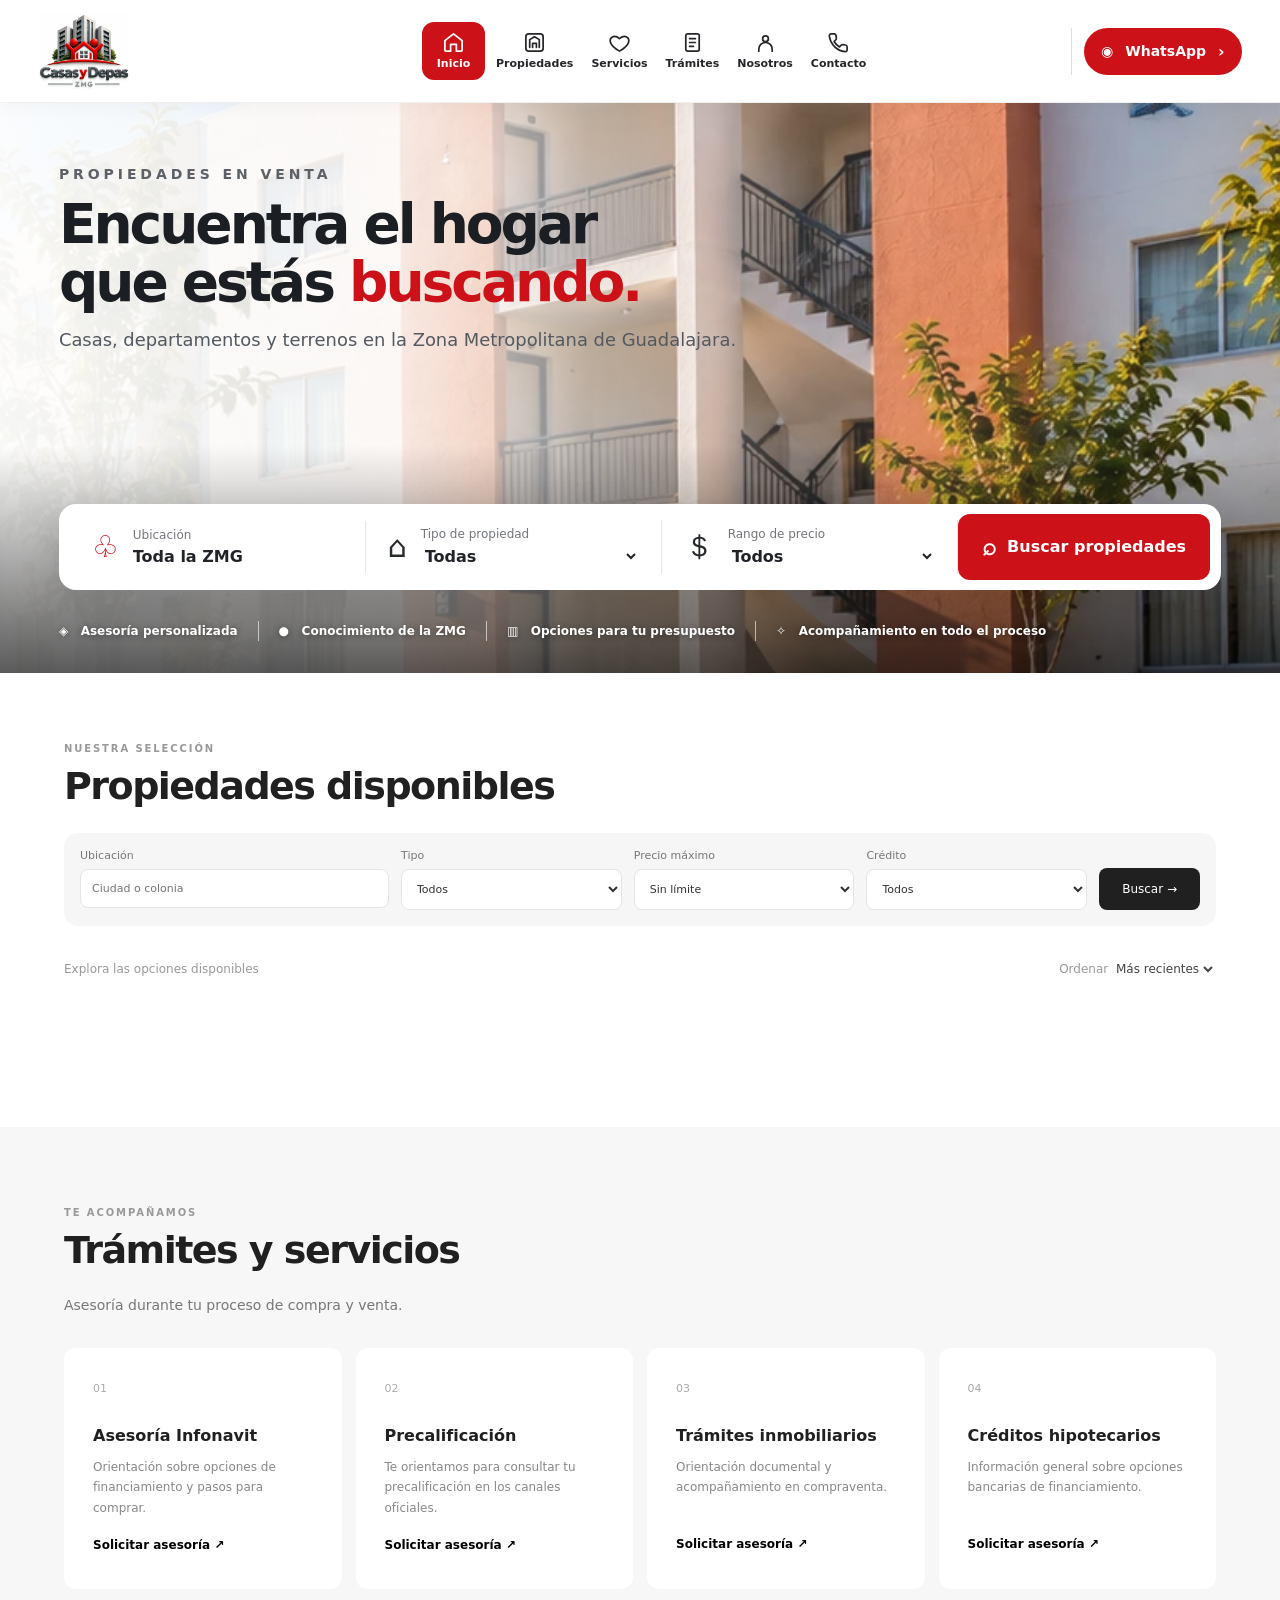
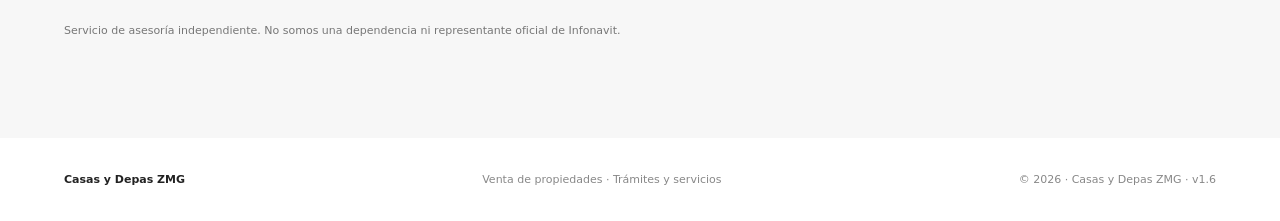
==== commit 5b7bd228: "Add files via upload" ====
--- a/index.html
+++ b/index.html
@@ -1,2 +1,3 @@
 <!DOCTYPE html>
-<html lang="es"><head><meta charset="utf-8"/><meta content="width=device-width,initial-scale=1" name="viewport"/><meta content="#181818" name="theme-color"/><meta content="Encuentra tu próxima casa. Propiedades en venta y asesoría de crédito Infonavit." name="description"/><link href="manifest.json" rel="manifest"/><link href="favicon-48.png" rel="icon"/><link href="apple-touch-icon.png" rel="apple-touch-icon"/><link href="styles.css" rel="stylesheet"/><title>Casas y Depas ZMG | Propiedades en venta</title></head><body><header class="header" id="siteHeader"><div class="header-inner"><a aria-label="Casas y Depas, inicio" class="brand" href="#inicio"><span aria-hidden="true" class="brand-icon"><svg fill="none" viewbox="0 0 50 50"><path d="M5 23 25 5 45 23V45" stroke="#c91418" stroke-linecap="round" stroke-linejoin="round" stroke-width="5"></path><path d="M5 23V45" stroke="#303033" stroke-linecap="round" stroke-width="5"></path><path d="M18 29h14v16H18z" fill="#303033"></path></svg></span><span class="brand-words"><strong>Casas y Depas</strong><small>Zona Metropolitana de Guadalajara</small></span></a><nav aria-label="Navegación principal" class="primary-nav" id="primaryNav"><a class="nav-link active" href="#inicio"><span aria-hidden="true" class="nav-icon">⌂</span><span>Inicio</span></a><a class="nav-link" href="#propiedades"><span aria-hidden="true" class="nav-icon">⌕</span><span>Propiedades</span></a><a class="nav-link" href="#servicios"><span aria-hidden="true" class="nav-icon">♡</span><span>Servicios</span></a><a class="nav-link" href="#servicios"><span aria-hidden="true" class="nav-icon">▤</span><span>Trámites</span></a><a class="nav-link" href="#contacto"><span aria-hidden="true" class="nav-icon">♧</span><span>Nosotros</span></a><a class="nav-link" href="#contacto"><span aria-hidden="true" class="nav-icon">♧</span><span>Contacto</span></a></nav><div class="header-actions"><button class="install-action" hidden="" id="install">Instalar app</button><button class="header-cta" id="whatsappTop" type="button"><span aria-hidden="true">◉</span><span>WhatsApp</span><span aria-hidden="true">›</span></button><button aria-controls="primaryNav" aria-expanded="false" aria-label="Abrir menú" class="menu-toggle" id="menuToggle" type="button"><span></span><span></span><span></span></button></div></div></header><main id="inicio"><section aria-label="Encuentra tu hogar" class="hero"><div class="hero-inner"><div class="hero-copy"><p class="hero-kicker">PROPIEDADES EN VENTA</p><h1>Encuentra el hogar<br/>que estás <em>buscando.</em></h1><p class="hero-description">Casas, departamentos y terrenos en la Zona Metropolitana de Guadalajara.</p></div><form class="hero-filters" id="heroFilters"><label><span class="hero-filter-icon">♧</span><span class="hero-filter-copy"><small>Ubicación</small><input aria-label="Ubicación" id="heroLocation" placeholder="Toda la ZMG"/></span></label><label><span class="hero-filter-icon">⌂</span><span class="hero-filter-copy"><small>Tipo de propiedad</small><select aria-label="Tipo de propiedad" id="heroType"><option value="">Todas</option><option>Casa</option><option>Departamento</option><option>Terreno</option></select></span></label><label><span class="hero-filter-icon">＄</span><span class="hero-filter-copy"><small>Rango de precio</small><select aria-label="Rango de precio" id="heroMax"><option value="">Todos</option><option value="1000000">Hasta $1,000,000</option><option value="1500000">Hasta $1,500,000</option><option value="2000000">Hasta $2,000,000</option><option value="3000000">Hasta $3,000,000</option><option value="5000000">Hasta $5,000,000</option></select></span></label><button class="hero-search" type="submit"><span aria-hidden="true">⌕</span> Buscar propiedades</button></form><div class="hero-benefits"><span>◈   Asesoría personalizada</span><span>●   Conocimiento de la ZMG</span><span>▥   Opciones para tu presupuesto</span><span>✧   Acompañamiento en todo el proceso</span></div></div></section><section class="catalog" id="propiedades"><div class="heading"><div><p class="eyebrow">NUESTRA SELECCIÓN</p><h2>Propiedades disponibles</h2></div><span id="count"></span></div><form class="filters" id="filters"><label>Ubicación<input id="location" placeholder="Ciudad o colonia"/></label><label>Tipo<select id="type"><option value="">Todos</option><option>Casa</option><option>Departamento</option><option>Terreno</option></select></label><label>Precio máximo<select id="max"><option value="">Sin límite</option><option value="1000000">$1,000,000</option><option value="1500000">$1,500,000</option><option value="2000000">$2,000,000</option><option value="3000000">$3,000,000</option><option value="5000000">$5,000,000</option></select></label><label>Crédito<select id="credit"><option value="">Todos</option><option value="infonavit">Infonavit</option><option value="bancario">Bancario</option><option value="contado">Contado</option></select></label><button type="submit">Buscar →</button></form><div class="catalog-top"><span>Explora las opciones disponibles</span><label>Ordenar <select id="sort"><option value="recent">Más recientes</option><option value="low">Menor precio</option><option value="high">Mayor precio</option></select></label></div><div class="grid" id="grid"></div></section><section class="services" id="servicios"><p class="eyebrow">TE ACOMPAÑAMOS</p><h2>Trámites y servicios</h2><p>Asesoría durante tu proceso de compra y venta.</p><div class="service-grid"><article><span>01</span><h3>Asesoría Infonavit</h3><p>Orientación sobre opciones de financiamiento y pasos para comprar.</p><button data-service="Asesoría Infonavit">Solicitar asesoría ↗</button></article><article><span>02</span><h3>Precalificación</h3><p>Te orientamos para consultar tu precalificación en los canales oficiales.</p><button data-service="Precalificación">Solicitar asesoría ↗</button></article><article><span>03</span><h3>Trámites inmobiliarios</h3><p>Orientación documental y acompañamiento en compraventa.</p><button data-service="Trámites inmobiliarios">Solicitar asesoría ↗</button></article><article><span>04</span><h3>Créditos hipotecarios</h3><p>Información general sobre opciones bancarias de financiamiento.</p><button data-service="Créditos hipotecarios">Solicitar asesoría ↗</button></article></div><p class="disclaimer">Servicio de asesoría independiente. No somos una dependencia ni representante oficial de Infonavit.</p></section></main><footer id="contacto"><strong>Casas y Depas ZMG</strong><span>Venta de propiedades · Trámites y servicios</span><span>© <span id="year">© 2026 · V1.4</span> · V1.3</span></footer><dialog id="leadDialog"><form class="lead" id="leadForm"><button aria-label="Cerrar" class="close" id="close" type="button">✕</button><p class="eyebrow">CONTACTO DIRECTO</p><h2>Me interesa</h2><p id="leadProperty"></p><label>Nombre completo<input autocomplete="name" maxlength="90" name="name" placeholder="Tu nombre" required=""/></label><label>Teléfono (10 dígitos)<input autocomplete="tel" inputmode="numeric" maxlength="10" name="phone" pattern="[0-9]{10}" placeholder="3312345678" required=""/></label><label>Forma de compra<select name="method"><option>Crédito Infonavit</option><option>Crédito bancario</option><option>Recursos propios</option><option>Aún no lo sé</option></select></label><label class="consent"><input required="" type="checkbox"/> Acepto que mis datos se utilicen para responder esta solicitud. <a href="privacidad.html" target="_blank">Aviso de privacidad</a></label><button type="submit">Continuar a WhatsApp ↗</button><small>Se abrirá WhatsApp con el mensaje preparado. Tú decides si enviarlo.</small></form></dialog><script defer="" src="app.js"></script></body></html>
+
+<html lang="es"><head><meta charset="utf-8"/><meta content="width=device-width,initial-scale=1" name="viewport"/><meta content="#181818" name="theme-color"/><meta content="Encuentra tu próxima casa. Propiedades en venta y asesoría de crédito Infonavit." name="description"/><link href="manifest.json" rel="manifest"/><link href="favicon-48.png" rel="icon"/><link href="apple-touch-icon.png" rel="apple-touch-icon"/><link href="styles.css" rel="stylesheet"/><title>Casas y Depas ZMG | Propiedades en venta</title></head><body><header class="header" id="siteHeader"><div class="header-inner"><a aria-label="Casas y Depas, inicio" class="brand" href="#inicio"><img alt="Casas y Depas ZMG" class="brand-logo" src="logo-casas-y-depas.webp"/></a><nav aria-label="Navegación principal" class="primary-nav" id="primaryNav"><a class="nav-link active" href="#inicio"><span aria-hidden="true" class="nav-icon"><svg aria-hidden="true" fill="none" height="23" stroke="currentColor" stroke-linecap="round" stroke-linejoin="round" stroke-width="1.8" viewbox="0 0 24 24" width="23"><path d="m3 10 9-7 9 7v10a1 1 0 0 1-1 1h-5v-7H9v7H4a1 1 0 0 1-1-1z"></path></svg></span><span>Inicio</span></a><a class="nav-link" href="#propiedades"><span aria-hidden="true" class="nav-icon"><svg aria-hidden="true" fill="none" height="23" stroke="currentColor" stroke-linecap="round" stroke-linejoin="round" stroke-width="1.8" viewbox="0 0 24 24" width="23"><rect height="18" rx="3" width="18" x="3" y="3"></rect><path d="M7 17V9l5-3 5 3v8M10 17v-4h4v4"></path></svg></span><span>Propiedades</span></a><a class="nav-link" href="#servicios"><span aria-hidden="true" class="nav-icon"><svg aria-hidden="true" fill="none" height="23" stroke="currentColor" stroke-linecap="round" stroke-linejoin="round" stroke-width="1.8" viewbox="0 0 24 24" width="23"><path d="M12 21s-8-4.7-9.4-9.1C1 6.5 6.6 3.4 12 8c5.4-4.6 11-1.5 9.4 3.9C20 16.3 12 21 12 21Z"></path></svg></span><span>Servicios</span></a><a class="nav-link" href="#servicios"><span aria-hidden="true" class="nav-icon"><svg aria-hidden="true" fill="none" height="23" stroke="currentColor" stroke-linecap="round" stroke-linejoin="round" stroke-width="1.8" viewbox="0 0 24 24" width="23"><rect height="18" rx="2" width="14" x="5" y="3"></rect><path d="M9 8h6M9 12h6M9 16h4"></path></svg></span><span>Trámites</span></a><a class="nav-link" href="#contacto"><span aria-hidden="true" class="nav-icon"><svg aria-hidden="true" fill="none" height="23" stroke="currentColor" stroke-linecap="round" stroke-linejoin="round" stroke-width="1.8" viewbox="0 0 24 24" width="23"><circle cx="12" cy="8" r="3"></circle><path d="M5 21v-2a7 7 0 0 1 14 0v2"></path></svg></span><span>Nosotros</span></a><a class="nav-link" href="#contacto"><span aria-hidden="true" class="nav-icon"><svg aria-hidden="true" fill="none" height="23" stroke="currentColor" stroke-linecap="round" stroke-linejoin="round" stroke-width="1.8" viewbox="0 0 24 24" width="23"><path d="M21 16.6v3a2 2 0 0 1-2.2 2A19 19 0 0 1 2.4 5.2 2 2 0 0 1 4.4 3h3a2 2 0 0 1 2 1.7l.4 2.7a2 2 0 0 1-.6 1.7L7.4 11a15 15 0 0 0 5.6 5.6l1.9-1.8a2 2 0 0 1 1.7-.6l2.7.4a2 2 0 0 1 1.7 2Z"></path></svg></span><span>Contacto</span></a></nav><div class="header-actions"><button class="install-action" hidden="" id="install">Instalar app</button><button class="header-cta" id="whatsappTop" type="button"><span aria-hidden="true">◉</span><span>WhatsApp</span><span aria-hidden="true">›</span></button><button aria-controls="primaryNav" aria-expanded="false" aria-label="Abrir menú" class="menu-toggle" id="menuToggle" type="button"><span></span><span></span><span></span></button></div></div></header><main id="inicio"><section aria-label="Encuentra tu hogar" class="hero"><div class="hero-inner"><div class="hero-copy"><p class="hero-kicker">PROPIEDADES EN VENTA</p><h1>Encuentra el hogar<br/>que estás <em>buscando.</em></h1><p class="hero-description">Casas, departamentos y terrenos en la Zona Metropolitana de Guadalajara.</p></div><form class="hero-filters" id="heroFilters"><label><span class="hero-filter-icon">♧</span><span class="hero-filter-copy"><small>Ubicación</small><input aria-label="Ubicación" id="heroLocation" placeholder="Toda la ZMG"/></span></label><label><span class="hero-filter-icon">⌂</span><span class="hero-filter-copy"><small>Tipo de propiedad</small><select aria-label="Tipo de propiedad" id="heroType"><option value="">Todas</option><option>Casa</option><option>Departamento</option><option>Terreno</option></select></span></label><label><span class="hero-filter-icon">＄</span><span class="hero-filter-copy"><small>Rango de precio</small><select aria-label="Rango de precio" id="heroMax"><option value="">Todos</option><option value="1000000">Hasta $1,000,000</option><option value="1500000">Hasta $1,500,000</option><option value="2000000">Hasta $2,000,000</option><option value="3000000">Hasta $3,000,000</option><option value="5000000">Hasta $5,000,000</option></select></span></label><button class="hero-search" type="submit"><span aria-hidden="true">⌕</span> Buscar propiedades</button></form><div class="hero-benefits"><span>◈   Asesoría personalizada</span><span>●   Conocimiento de la ZMG</span><span>▥   Opciones para tu presupuesto</span><span>✧   Acompañamiento en todo el proceso</span></div></div></section><section class="catalog" id="propiedades"><div class="heading"><div><p class="eyebrow">NUESTRA SELECCIÓN</p><h2>Propiedades disponibles</h2></div><span id="count"></span></div><form class="filters" id="filters"><label>Ubicación<input id="location" placeholder="Ciudad o colonia"/></label><label>Tipo<select id="type"><option value="">Todos</option><option>Casa</option><option>Departamento</option><option>Terreno</option></select></label><label>Precio máximo<select id="max"><option value="">Sin límite</option><option value="1000000">$1,000,000</option><option value="1500000">$1,500,000</option><option value="2000000">$2,000,000</option><option value="3000000">$3,000,000</option><option value="5000000">$5,000,000</option></select></label><label>Crédito<select id="credit"><option value="">Todos</option><option value="infonavit">Infonavit</option><option value="bancario">Bancario</option><option value="contado">Contado</option></select></label><button type="submit">Buscar →</button></form><div class="catalog-top"><span>Explora las opciones disponibles</span><label>Ordenar <select id="sort"><option value="recent">Más recientes</option><option value="low">Menor precio</option><option value="high">Mayor precio</option></select></label></div><div class="grid" id="grid"></div></section><section class="services" id="servicios"><p class="eyebrow">TE ACOMPAÑAMOS</p><h2>Trámites y servicios</h2><p>Asesoría durante tu proceso de compra y venta.</p><div class="service-grid"><article><span>01</span><h3>Asesoría Infonavit</h3><p>Orientación sobre opciones de financiamiento y pasos para comprar.</p><button data-service="Asesoría Infonavit">Solicitar asesoría ↗</button></article><article><span>02</span><h3>Precalificación</h3><p>Te orientamos para consultar tu precalificación en los canales oficiales.</p><button data-service="Precalificación">Solicitar asesoría ↗</button></article><article><span>03</span><h3>Trámites inmobiliarios</h3><p>Orientación documental y acompañamiento en compraventa.</p><button data-service="Trámites inmobiliarios">Solicitar asesoría ↗</button></article><article><span>04</span><h3>Créditos hipotecarios</h3><p>Información general sobre opciones bancarias de financiamiento.</p><button data-service="Créditos hipotecarios">Solicitar asesoría ↗</button></article></div><p class="disclaimer">Servicio de asesoría independiente. No somos una dependencia ni representante oficial de Infonavit.</p></section></main><footer id="contacto"><strong>Casas y Depas ZMG</strong><span>Venta de propiedades · Trámites y servicios</span><span id="siteVersion">© 2026 · Casas y Depas ZMG · v1.6</span></footer><dialog id="leadDialog"><form class="lead" id="leadForm"><button aria-label="Cerrar" class="close" id="close" type="button">✕</button><p class="eyebrow">CONTACTO DIRECTO</p><h2>Me interesa</h2><p id="leadProperty"></p><label>Nombre completo<input autocomplete="name" maxlength="90" name="name" placeholder="Tu nombre" required=""/></label><label>Teléfono (10 dígitos)<input autocomplete="tel" inputmode="numeric" maxlength="10" name="phone" pattern="[0-9]{10}" placeholder="3312345678" required=""/></label><label>Forma de compra<select name="method"><option>Crédito Infonavit</option><option>Crédito bancario</option><option>Recursos propios</option><option>Aún no lo sé</option></select></label><label class="consent"><input required="" type="checkbox"/> Acepto que mis datos se utilicen para responder esta solicitud. <a href="privacidad.html" target="_blank">Aviso de privacidad</a></label><button type="submit">Continuar a WhatsApp ↗</button><small>Se abrirá WhatsApp con el mensaje preparado. Tú decides si enviarlo.</small></form></dialog><script src="config.js"></script><script defer="" src="app.js"></script></body></html>
--- a/styles.css
+++ b/styles.css
@@ -89,3 +89,11 @@
 @media(max-width:1300px){.header-inner{padding:12px 3%;gap:12px}.header .nav-link{min-width:63px;padding:9px 7px;font-size:11px}.header .header-cta{font-size:14px;padding:14px 17px}.header .header-actions{margin-left:4px;padding-left:12px}.brand-icon{width:44px;height:44px}}
 @media(max-width:1040px){.header .primary-nav{display:none;position:absolute;top:100%;left:0;right:0;background:white;padding:14px 4%;box-shadow:0 15px 25px #0002;flex-direction:column;gap:6px}.header .primary-nav.open{display:flex}.header .nav-link{flex-direction:row;justify-content:flex-start;gap:14px;font-size:15px;padding:13px 16px}.header .nav-link .nav-icon{font-size:23px}.header .menu-toggle{display:flex}.header .header-actions{margin-left:auto}.hero-filters{grid-template-columns:repeat(3,1fr)}.hero-search{grid-column:1/-1}.hero{min-height:600px}.hero-inner{min-height:600px}}
 @media(max-width:650px){.header-inner{min-height:74px;padding:10px 4%}.brand-icon{width:40px;height:40px}.header .brand-words strong{font-size:18px}.header .brand-words small{font-size:9px}.header .header-actions{padding-left:0;border:0;gap:7px}.header .header-cta{font-size:0;gap:0;padding:10px 12px}.header .header-cta span:first-child{font-size:23px}.header .header-cta span:last-child{display:none}.hero{min-height:700px;background-position:65% center}.hero:before{background:linear-gradient(180deg,#ffffffed 0%,#ffffffe0 30%,#ffffff33 65%,transparent 100%)}.hero-inner{min-height:700px;padding:40px 5% 25px}.hero h1{font-size:clamp(35px,9vw,51px)}.hero-kicker{font-size:11px}.hero-description{font-size:15px}.hero-filters{grid-template-columns:1fr;margin-top:auto;padding:9px;border-radius:15px}.hero-filters label{border-right:0;border-bottom:1px solid #e9e9e9;padding:10px 12px}.hero-filter-icon{font-size:24px}.hero-filter-copy input,.hero-filter-copy select{font-size:14px}.hero-search{grid-column:auto;font-size:14px;padding:13px}.hero-benefits{margin-top:17px;gap:8px;font-size:10px}.hero-benefits span{border:0;padding:0 8px 0 0!important}}
+
+/* V1.5 — Identidad real y navegación refinada */
+.brand-logo{display:block;width:190px;max-height:77px;object-fit:contain;object-position:left center}.brand{min-width:195px}.nav-icon svg{display:block;width:23px;height:23px}.primary-nav .nav-link{transition:background .2s,color .2s,transform .2s}.primary-nav .nav-link:hover{transform:translateY(-2px)}@media(max-width:1100px){.brand-logo{width:155px}.brand{min-width:155px}}@media(max-width:760px){.brand-logo{width:155px;max-height:65px}}
+
+/* V1.6: original brand mark, readable on desktop and mobile */
+.header .brand-logo{width:190px;height:76px;max-height:76px;object-fit:contain;object-position:left center;border-radius:0}
+@media(max-width:1100px){.header .brand-logo{width:155px;height:65px}}
+@media(max-width:760px){.header .brand-logo{width:135px;height:60px}}
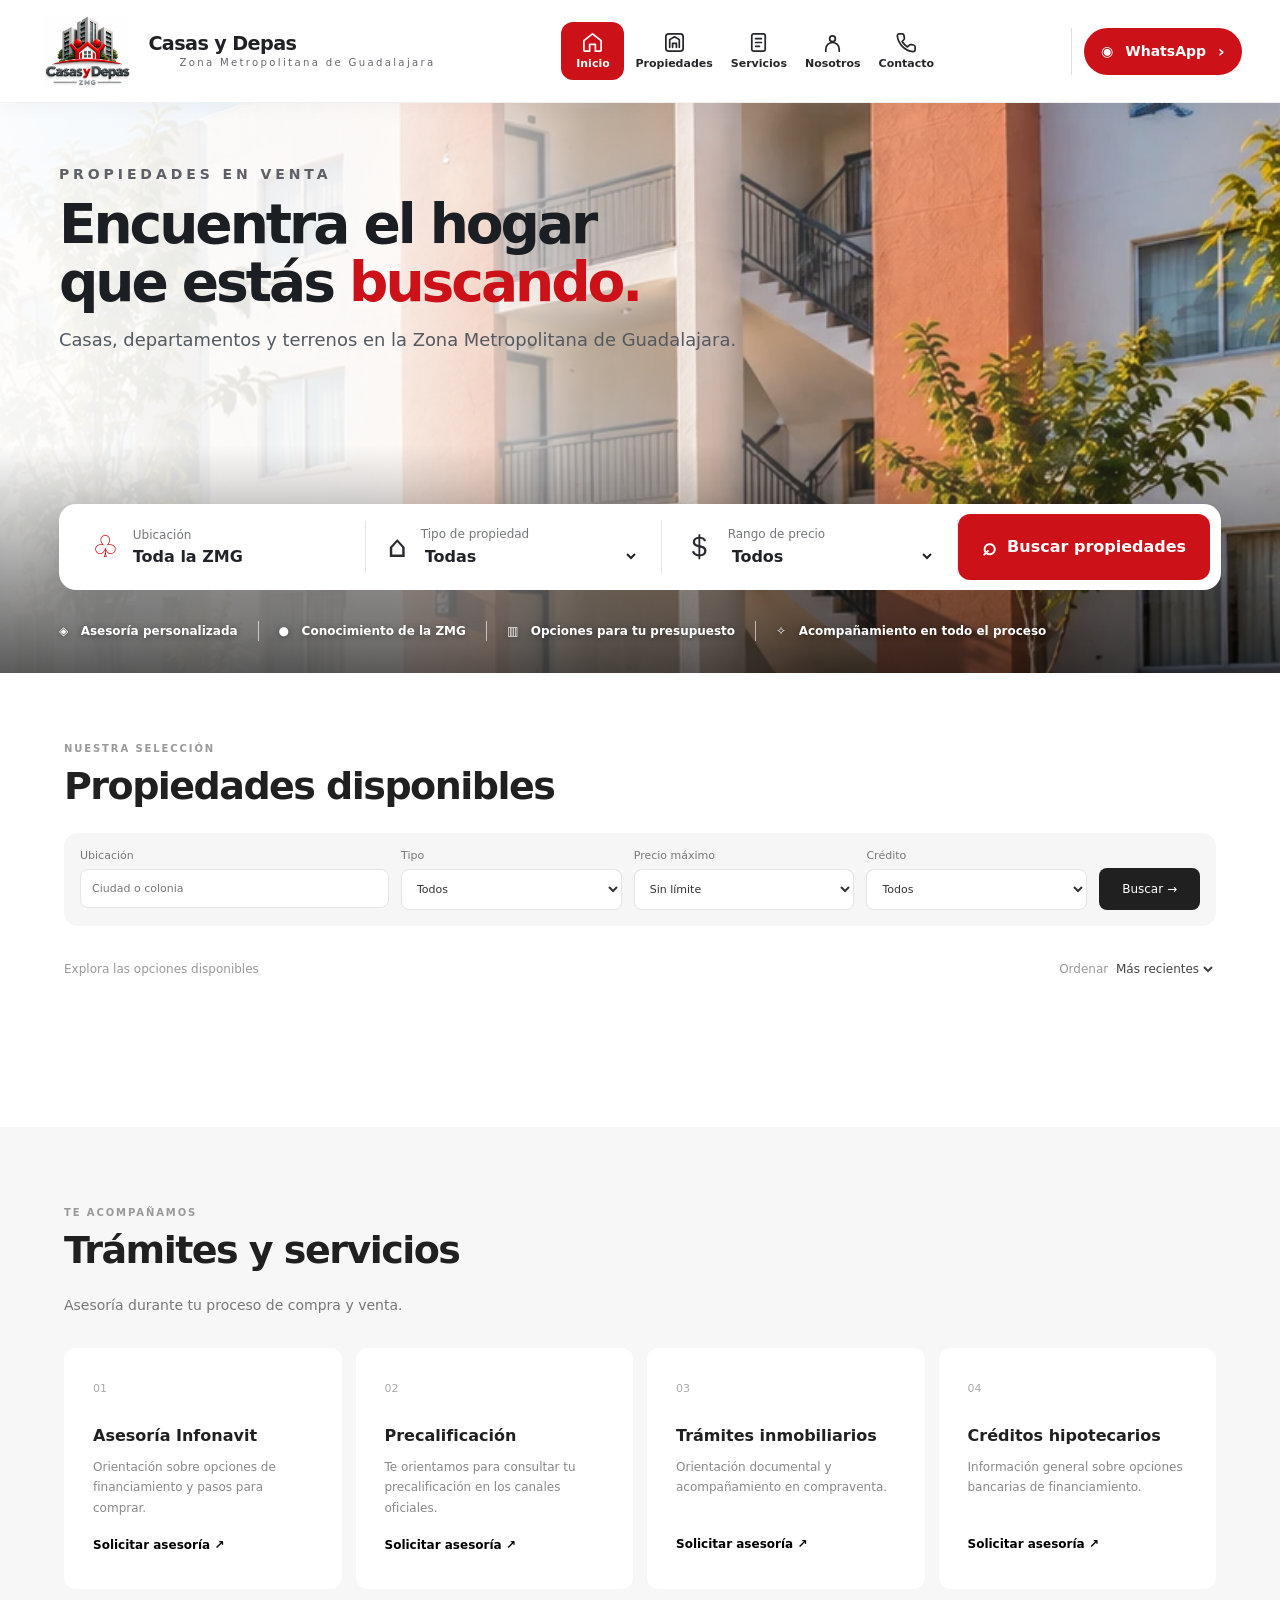
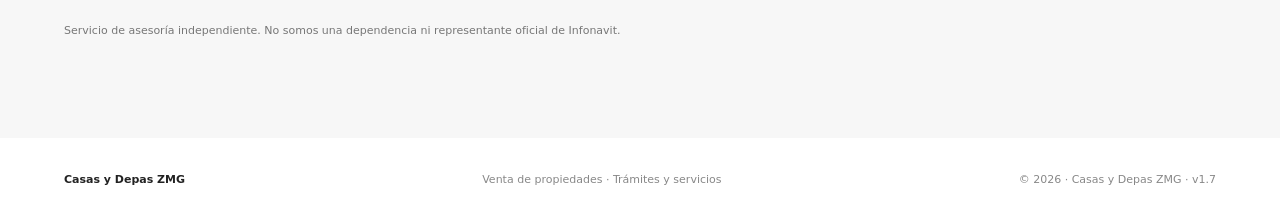
==== commit 6c5585a9: "Add files via upload" ====
--- a/index.html
+++ b/index.html
@@ -1,3 +1,3 @@
 <!DOCTYPE html>
 
-<html lang="es"><head><meta charset="utf-8"/><meta content="width=device-width,initial-scale=1" name="viewport"/><meta content="#181818" name="theme-color"/><meta content="Encuentra tu próxima casa. Propiedades en venta y asesoría de crédito Infonavit." name="description"/><link href="manifest.json" rel="manifest"/><link href="favicon-48.png" rel="icon"/><link href="apple-touch-icon.png" rel="apple-touch-icon"/><link href="styles.css" rel="stylesheet"/><title>Casas y Depas ZMG | Propiedades en venta</title></head><body><header class="header" id="siteHeader"><div class="header-inner"><a aria-label="Casas y Depas, inicio" class="brand" href="#inicio"><img alt="Casas y Depas ZMG" class="brand-logo" src="logo-casas-y-depas.webp"/></a><nav aria-label="Navegación principal" class="primary-nav" id="primaryNav"><a class="nav-link active" href="#inicio"><span aria-hidden="true" class="nav-icon"><svg aria-hidden="true" fill="none" height="23" stroke="currentColor" stroke-linecap="round" stroke-linejoin="round" stroke-width="1.8" viewbox="0 0 24 24" width="23"><path d="m3 10 9-7 9 7v10a1 1 0 0 1-1 1h-5v-7H9v7H4a1 1 0 0 1-1-1z"></path></svg></span><span>Inicio</span></a><a class="nav-link" href="#propiedades"><span aria-hidden="true" class="nav-icon"><svg aria-hidden="true" fill="none" height="23" stroke="currentColor" stroke-linecap="round" stroke-linejoin="round" stroke-width="1.8" viewbox="0 0 24 24" width="23"><rect height="18" rx="3" width="18" x="3" y="3"></rect><path d="M7 17V9l5-3 5 3v8M10 17v-4h4v4"></path></svg></span><span>Propiedades</span></a><a class="nav-link" href="#servicios"><span aria-hidden="true" class="nav-icon"><svg aria-hidden="true" fill="none" height="23" stroke="currentColor" stroke-linecap="round" stroke-linejoin="round" stroke-width="1.8" viewbox="0 0 24 24" width="23"><path d="M12 21s-8-4.7-9.4-9.1C1 6.5 6.6 3.4 12 8c5.4-4.6 11-1.5 9.4 3.9C20 16.3 12 21 12 21Z"></path></svg></span><span>Servicios</span></a><a class="nav-link" href="#servicios"><span aria-hidden="true" class="nav-icon"><svg aria-hidden="true" fill="none" height="23" stroke="currentColor" stroke-linecap="round" stroke-linejoin="round" stroke-width="1.8" viewbox="0 0 24 24" width="23"><rect height="18" rx="2" width="14" x="5" y="3"></rect><path d="M9 8h6M9 12h6M9 16h4"></path></svg></span><span>Trámites</span></a><a class="nav-link" href="#contacto"><span aria-hidden="true" class="nav-icon"><svg aria-hidden="true" fill="none" height="23" stroke="currentColor" stroke-linecap="round" stroke-linejoin="round" stroke-width="1.8" viewbox="0 0 24 24" width="23"><circle cx="12" cy="8" r="3"></circle><path d="M5 21v-2a7 7 0 0 1 14 0v2"></path></svg></span><span>Nosotros</span></a><a class="nav-link" href="#contacto"><span aria-hidden="true" class="nav-icon"><svg aria-hidden="true" fill="none" height="23" stroke="currentColor" stroke-linecap="round" stroke-linejoin="round" stroke-width="1.8" viewbox="0 0 24 24" width="23"><path d="M21 16.6v3a2 2 0 0 1-2.2 2A19 19 0 0 1 2.4 5.2 2 2 0 0 1 4.4 3h3a2 2 0 0 1 2 1.7l.4 2.7a2 2 0 0 1-.6 1.7L7.4 11a15 15 0 0 0 5.6 5.6l1.9-1.8a2 2 0 0 1 1.7-.6l2.7.4a2 2 0 0 1 1.7 2Z"></path></svg></span><span>Contacto</span></a></nav><div class="header-actions"><button class="install-action" hidden="" id="install">Instalar app</button><button class="header-cta" id="whatsappTop" type="button"><span aria-hidden="true">◉</span><span>WhatsApp</span><span aria-hidden="true">›</span></button><button aria-controls="primaryNav" aria-expanded="false" aria-label="Abrir menú" class="menu-toggle" id="menuToggle" type="button"><span></span><span></span><span></span></button></div></div></header><main id="inicio"><section aria-label="Encuentra tu hogar" class="hero"><div class="hero-inner"><div class="hero-copy"><p class="hero-kicker">PROPIEDADES EN VENTA</p><h1>Encuentra el hogar<br/>que estás <em>buscando.</em></h1><p class="hero-description">Casas, departamentos y terrenos en la Zona Metropolitana de Guadalajara.</p></div><form class="hero-filters" id="heroFilters"><label><span class="hero-filter-icon">♧</span><span class="hero-filter-copy"><small>Ubicación</small><input aria-label="Ubicación" id="heroLocation" placeholder="Toda la ZMG"/></span></label><label><span class="hero-filter-icon">⌂</span><span class="hero-filter-copy"><small>Tipo de propiedad</small><select aria-label="Tipo de propiedad" id="heroType"><option value="">Todas</option><option>Casa</option><option>Departamento</option><option>Terreno</option></select></span></label><label><span class="hero-filter-icon">＄</span><span class="hero-filter-copy"><small>Rango de precio</small><select aria-label="Rango de precio" id="heroMax"><option value="">Todos</option><option value="1000000">Hasta $1,000,000</option><option value="1500000">Hasta $1,500,000</option><option value="2000000">Hasta $2,000,000</option><option value="3000000">Hasta $3,000,000</option><option value="5000000">Hasta $5,000,000</option></select></span></label><button class="hero-search" type="submit"><span aria-hidden="true">⌕</span> Buscar propiedades</button></form><div class="hero-benefits"><span>◈   Asesoría personalizada</span><span>●   Conocimiento de la ZMG</span><span>▥   Opciones para tu presupuesto</span><span>✧   Acompañamiento en todo el proceso</span></div></div></section><section class="catalog" id="propiedades"><div class="heading"><div><p class="eyebrow">NUESTRA SELECCIÓN</p><h2>Propiedades disponibles</h2></div><span id="count"></span></div><form class="filters" id="filters"><label>Ubicación<input id="location" placeholder="Ciudad o colonia"/></label><label>Tipo<select id="type"><option value="">Todos</option><option>Casa</option><option>Departamento</option><option>Terreno</option></select></label><label>Precio máximo<select id="max"><option value="">Sin límite</option><option value="1000000">$1,000,000</option><option value="1500000">$1,500,000</option><option value="2000000">$2,000,000</option><option value="3000000">$3,000,000</option><option value="5000000">$5,000,000</option></select></label><label>Crédito<select id="credit"><option value="">Todos</option><option value="infonavit">Infonavit</option><option value="bancario">Bancario</option><option value="contado">Contado</option></select></label><button type="submit">Buscar →</button></form><div class="catalog-top"><span>Explora las opciones disponibles</span><label>Ordenar <select id="sort"><option value="recent">Más recientes</option><option value="low">Menor precio</option><option value="high">Mayor precio</option></select></label></div><div class="grid" id="grid"></div></section><section class="services" id="servicios"><p class="eyebrow">TE ACOMPAÑAMOS</p><h2>Trámites y servicios</h2><p>Asesoría durante tu proceso de compra y venta.</p><div class="service-grid"><article><span>01</span><h3>Asesoría Infonavit</h3><p>Orientación sobre opciones de financiamiento y pasos para comprar.</p><button data-service="Asesoría Infonavit">Solicitar asesoría ↗</button></article><article><span>02</span><h3>Precalificación</h3><p>Te orientamos para consultar tu precalificación en los canales oficiales.</p><button data-service="Precalificación">Solicitar asesoría ↗</button></article><article><span>03</span><h3>Trámites inmobiliarios</h3><p>Orientación documental y acompañamiento en compraventa.</p><button data-service="Trámites inmobiliarios">Solicitar asesoría ↗</button></article><article><span>04</span><h3>Créditos hipotecarios</h3><p>Información general sobre opciones bancarias de financiamiento.</p><button data-service="Créditos hipotecarios">Solicitar asesoría ↗</button></article></div><p class="disclaimer">Servicio de asesoría independiente. No somos una dependencia ni representante oficial de Infonavit.</p></section></main><footer id="contacto"><strong>Casas y Depas ZMG</strong><span>Venta de propiedades · Trámites y servicios</span><span id="siteVersion">© 2026 · Casas y Depas ZMG · v1.6</span></footer><dialog id="leadDialog"><form class="lead" id="leadForm"><button aria-label="Cerrar" class="close" id="close" type="button">✕</button><p class="eyebrow">CONTACTO DIRECTO</p><h2>Me interesa</h2><p id="leadProperty"></p><label>Nombre completo<input autocomplete="name" maxlength="90" name="name" placeholder="Tu nombre" required=""/></label><label>Teléfono (10 dígitos)<input autocomplete="tel" inputmode="numeric" maxlength="10" name="phone" pattern="[0-9]{10}" placeholder="3312345678" required=""/></label><label>Forma de compra<select name="method"><option>Crédito Infonavit</option><option>Crédito bancario</option><option>Recursos propios</option><option>Aún no lo sé</option></select></label><label class="consent"><input required="" type="checkbox"/> Acepto que mis datos se utilicen para responder esta solicitud. <a href="privacidad.html" target="_blank">Aviso de privacidad</a></label><button type="submit">Continuar a WhatsApp ↗</button><small>Se abrirá WhatsApp con el mensaje preparado. Tú decides si enviarlo.</small></form></dialog><script src="config.js"></script><script defer="" src="app.js"></script></body></html>
+<html lang="es"><head><meta charset="utf-8"/><meta content="width=device-width,initial-scale=1" name="viewport"/><meta content="#181818" name="theme-color"/><meta content="Encuentra tu próxima casa. Propiedades en venta y asesoría de crédito Infonavit." name="description"/><link href="manifest.json" rel="manifest"/><link href="favicon-48.png" rel="icon"/><link href="apple-touch-icon.png" rel="apple-touch-icon"/><link href="styles.css" rel="stylesheet"/><title>Casas y Depas ZMG | Propiedades en venta</title></head><body><header class="header" id="siteHeader"><div class="header-inner"><a aria-label="Casas y Depas, inicio" class="brand" href="#inicio"><img alt="Casas y Depas ZMG" class="brand-logo" src="logo-casas-y-depas.webp"/><span class="brand-copy"><strong class="brand-name">Casas y Depas</strong><small class="brand-subtitle">Zona Metropolitana de Guadalajara</small></span></a><nav aria-label="Navegación principal" class="primary-nav" id="primaryNav"><a class="nav-link active" href="#inicio"><span aria-hidden="true" class="nav-icon"><svg aria-hidden="true" fill="none" height="23" stroke="currentColor" stroke-linecap="round" stroke-linejoin="round" stroke-width="1.8" viewbox="0 0 24 24" width="23"><path d="m3 10 9-7 9 7v10a1 1 0 0 1-1 1h-5v-7H9v7H4a1 1 0 0 1-1-1z"></path></svg></span><span>Inicio</span></a><a class="nav-link" href="#propiedades"><span aria-hidden="true" class="nav-icon"><svg aria-hidden="true" fill="none" height="23" stroke="currentColor" stroke-linecap="round" stroke-linejoin="round" stroke-width="1.8" viewbox="0 0 24 24" width="23"><rect height="18" rx="3" width="18" x="3" y="3"></rect><path d="M7 17V9l5-3 5 3v8M10 17v-4h4v4"></path></svg></span><span>Propiedades</span></a><a class="nav-link" href="#servicios"><span aria-hidden="true" class="nav-icon"><svg aria-hidden="true" fill="none" height="23" stroke="currentColor" stroke-linecap="round" stroke-linejoin="round" stroke-width="1.8" viewbox="0 0 24 24" width="23"><rect height="18" rx="2" width="14" x="5" y="3"></rect><path d="M9 8h6M9 12h6M9 16h4"></path></svg></span><span>Servicios</span></a><a class="nav-link" href="#contacto"><span aria-hidden="true" class="nav-icon"><svg aria-hidden="true" fill="none" height="23" stroke="currentColor" stroke-linecap="round" stroke-linejoin="round" stroke-width="1.8" viewbox="0 0 24 24" width="23"><circle cx="12" cy="8" r="3"></circle><path d="M5 21v-2a7 7 0 0 1 14 0v2"></path></svg></span><span>Nosotros</span></a><a class="nav-link" href="#contacto"><span aria-hidden="true" class="nav-icon"><svg aria-hidden="true" fill="none" height="23" stroke="currentColor" stroke-linecap="round" stroke-linejoin="round" stroke-width="1.8" viewbox="0 0 24 24" width="23"><path d="M21 16.6v3a2 2 0 0 1-2.2 2A19 19 0 0 1 2.4 5.2 2 2 0 0 1 4.4 3h3a2 2 0 0 1 2 1.7l.4 2.7a2 2 0 0 1-.6 1.7L7.4 11a15 15 0 0 0 5.6 5.6l1.9-1.8a2 2 0 0 1 1.7-.6l2.7.4a2 2 0 0 1 1.7 2Z"></path></svg></span><span>Contacto</span></a></nav><div class="header-actions"><button class="install-action" hidden="" id="install">Instalar app</button><button class="header-cta" id="whatsappTop" type="button"><span aria-hidden="true">◉</span><span>WhatsApp</span><span aria-hidden="true">›</span></button><button aria-controls="primaryNav" aria-expanded="false" aria-label="Abrir menú" class="menu-toggle" id="menuToggle" type="button"><span></span><span></span><span></span></button></div></div></header><main id="inicio"><section aria-label="Encuentra tu hogar" class="hero"><div class="hero-inner"><div class="hero-copy"><p class="hero-kicker">PROPIEDADES EN VENTA</p><h1>Encuentra el hogar<br/>que estás <em>buscando.</em></h1><p class="hero-description">Casas, departamentos y terrenos en la Zona Metropolitana de Guadalajara.</p></div><form class="hero-filters" id="heroFilters"><label><span class="hero-filter-icon">♧</span><span class="hero-filter-copy"><small>Ubicación</small><input aria-label="Ubicación" id="heroLocation" placeholder="Toda la ZMG"/></span></label><label><span class="hero-filter-icon">⌂</span><span class="hero-filter-copy"><small>Tipo de propiedad</small><select aria-label="Tipo de propiedad" id="heroType"><option value="">Todas</option><option>Casa</option><option>Departamento</option><option>Terreno</option></select></span></label><label><span class="hero-filter-icon">＄</span><span class="hero-filter-copy"><small>Rango de precio</small><select aria-label="Rango de precio" id="heroMax"><option value="">Todos</option><option value="1000000">Hasta $1,000,000</option><option value="1500000">Hasta $1,500,000</option><option value="2000000">Hasta $2,000,000</option><option value="3000000">Hasta $3,000,000</option><option value="5000000">Hasta $5,000,000</option></select></span></label><button class="hero-search" type="submit"><span aria-hidden="true">⌕</span> Buscar propiedades</button></form><div class="hero-benefits"><span>◈   Asesoría personalizada</span><span>●   Conocimiento de la ZMG</span><span>▥   Opciones para tu presupuesto</span><span>✧   Acompañamiento en todo el proceso</span></div></div></section><section class="catalog" id="propiedades"><div class="heading"><div><p class="eyebrow">NUESTRA SELECCIÓN</p><h2>Propiedades disponibles</h2></div><span id="count"></span></div><form class="filters" id="filters"><label>Ubicación<input id="location" placeholder="Ciudad o colonia"/></label><label>Tipo<select id="type"><option value="">Todos</option><option>Casa</option><option>Departamento</option><option>Terreno</option></select></label><label>Precio máximo<select id="max"><option value="">Sin límite</option><option value="1000000">$1,000,000</option><option value="1500000">$1,500,000</option><option value="2000000">$2,000,000</option><option value="3000000">$3,000,000</option><option value="5000000">$5,000,000</option></select></label><label>Crédito<select id="credit"><option value="">Todos</option><option value="infonavit">Infonavit</option><option value="bancario">Bancario</option><option value="contado">Contado</option></select></label><button type="submit">Buscar →</button></form><div class="catalog-top"><span>Explora las opciones disponibles</span><label>Ordenar <select id="sort"><option value="recent">Más recientes</option><option value="low">Menor precio</option><option value="high">Mayor precio</option></select></label></div><div class="grid" id="grid"></div></section><section class="services" id="servicios"><p class="eyebrow">TE ACOMPAÑAMOS</p><h2>Trámites y servicios</h2><p>Asesoría durante tu proceso de compra y venta.</p><div class="service-grid"><article><span>01</span><h3>Asesoría Infonavit</h3><p>Orientación sobre opciones de financiamiento y pasos para comprar.</p><button data-service="Asesoría Infonavit">Solicitar asesoría ↗</button></article><article><span>02</span><h3>Precalificación</h3><p>Te orientamos para consultar tu precalificación en los canales oficiales.</p><button data-service="Precalificación">Solicitar asesoría ↗</button></article><article><span>03</span><h3>Trámites inmobiliarios</h3><p>Orientación documental y acompañamiento en compraventa.</p><button data-service="Trámites inmobiliarios">Solicitar asesoría ↗</button></article><article><span>04</span><h3>Créditos hipotecarios</h3><p>Información general sobre opciones bancarias de financiamiento.</p><button data-service="Créditos hipotecarios">Solicitar asesoría ↗</button></article></div><p class="disclaimer">Servicio de asesoría independiente. No somos una dependencia ni representante oficial de Infonavit.</p></section></main><footer id="contacto"><strong>Casas y Depas ZMG</strong><span>Venta de propiedades · Trámites y servicios</span><span id="siteVersion">© 2026 · Casas y Depas ZMG · v1.7</span></footer><dialog id="leadDialog"><form class="lead" id="leadForm"><button aria-label="Cerrar" class="close" id="close" type="button">✕</button><p class="eyebrow">CONTACTO DIRECTO</p><h2>Me interesa</h2><p id="leadProperty"></p><label>Nombre completo<input autocomplete="name" maxlength="90" name="name" placeholder="Tu nombre" required=""/></label><label>Teléfono (10 dígitos)<input autocomplete="tel" inputmode="numeric" maxlength="10" name="phone" pattern="[0-9]{10}" placeholder="3312345678" required=""/></label><label>Forma de compra<select name="method"><option>Crédito Infonavit</option><option>Crédito bancario</option><option>Recursos propios</option><option>Aún no lo sé</option></select></label><label class="consent"><input required="" type="checkbox"/> Acepto que mis datos se utilicen para responder esta solicitud. <a href="privacidad.html" target="_blank">Aviso de privacidad</a></label><button type="submit">Continuar a WhatsApp ↗</button><small>Se abrirá WhatsApp con el mensaje preparado. Tú decides si enviarlo.</small></form></dialog><script src="config.js"></script><script defer="" src="app.js"></script></body></html>
--- a/styles.css
+++ b/styles.css
@@ -97,3 +97,13 @@
 .header .brand-logo{width:190px;height:76px;max-height:76px;object-fit:contain;object-position:left center;border-radius:0}
 @media(max-width:1100px){.header .brand-logo{width:155px;height:65px}}
 @media(max-width:760px){.header .brand-logo{width:135px;height:60px}}
+
+/* V1.7 — Logo oficial + identidad legible; navegación sin duplicados */
+.header .brand{display:flex;align-items:center;gap:12px;min-width:0;flex:0 1 auto;text-decoration:none}
+.header .brand-logo{width:98px;height:72px;max-height:72px;flex:none;object-fit:contain;object-position:center}
+.header .brand-copy{display:flex;flex-direction:column;gap:3px;min-width:0;white-space:nowrap}
+.header .brand-name{font-size:clamp(18px,1.5vw,24px);font-weight:800;letter-spacing:-.6px;line-height:1.1;color:#202124}
+.header .brand-subtitle{font-size:clamp(9px,.79vw,12px);font-weight:500;line-height:1.2;color:#65676b}
+@media(max-width:1250px){.header .brand-logo{width:76px;height:64px}.header .brand{gap:7px}.header .brand-name{font-size:19px}.header .brand-subtitle{font-size:10px}}
+@media(max-width:760px){.header .brand-logo{width:58px;height:54px;max-height:54px}.header .brand{gap:6px}.header .brand-name{font-size:16px}.header .brand-subtitle{font-size:9px;white-space:normal;max-width:160px}}
+@media(max-width:370px){.header .brand-logo{width:47px;height:49px}.header .brand-name{font-size:14px}.header .brand-subtitle{font-size:8px;max-width:130px}}
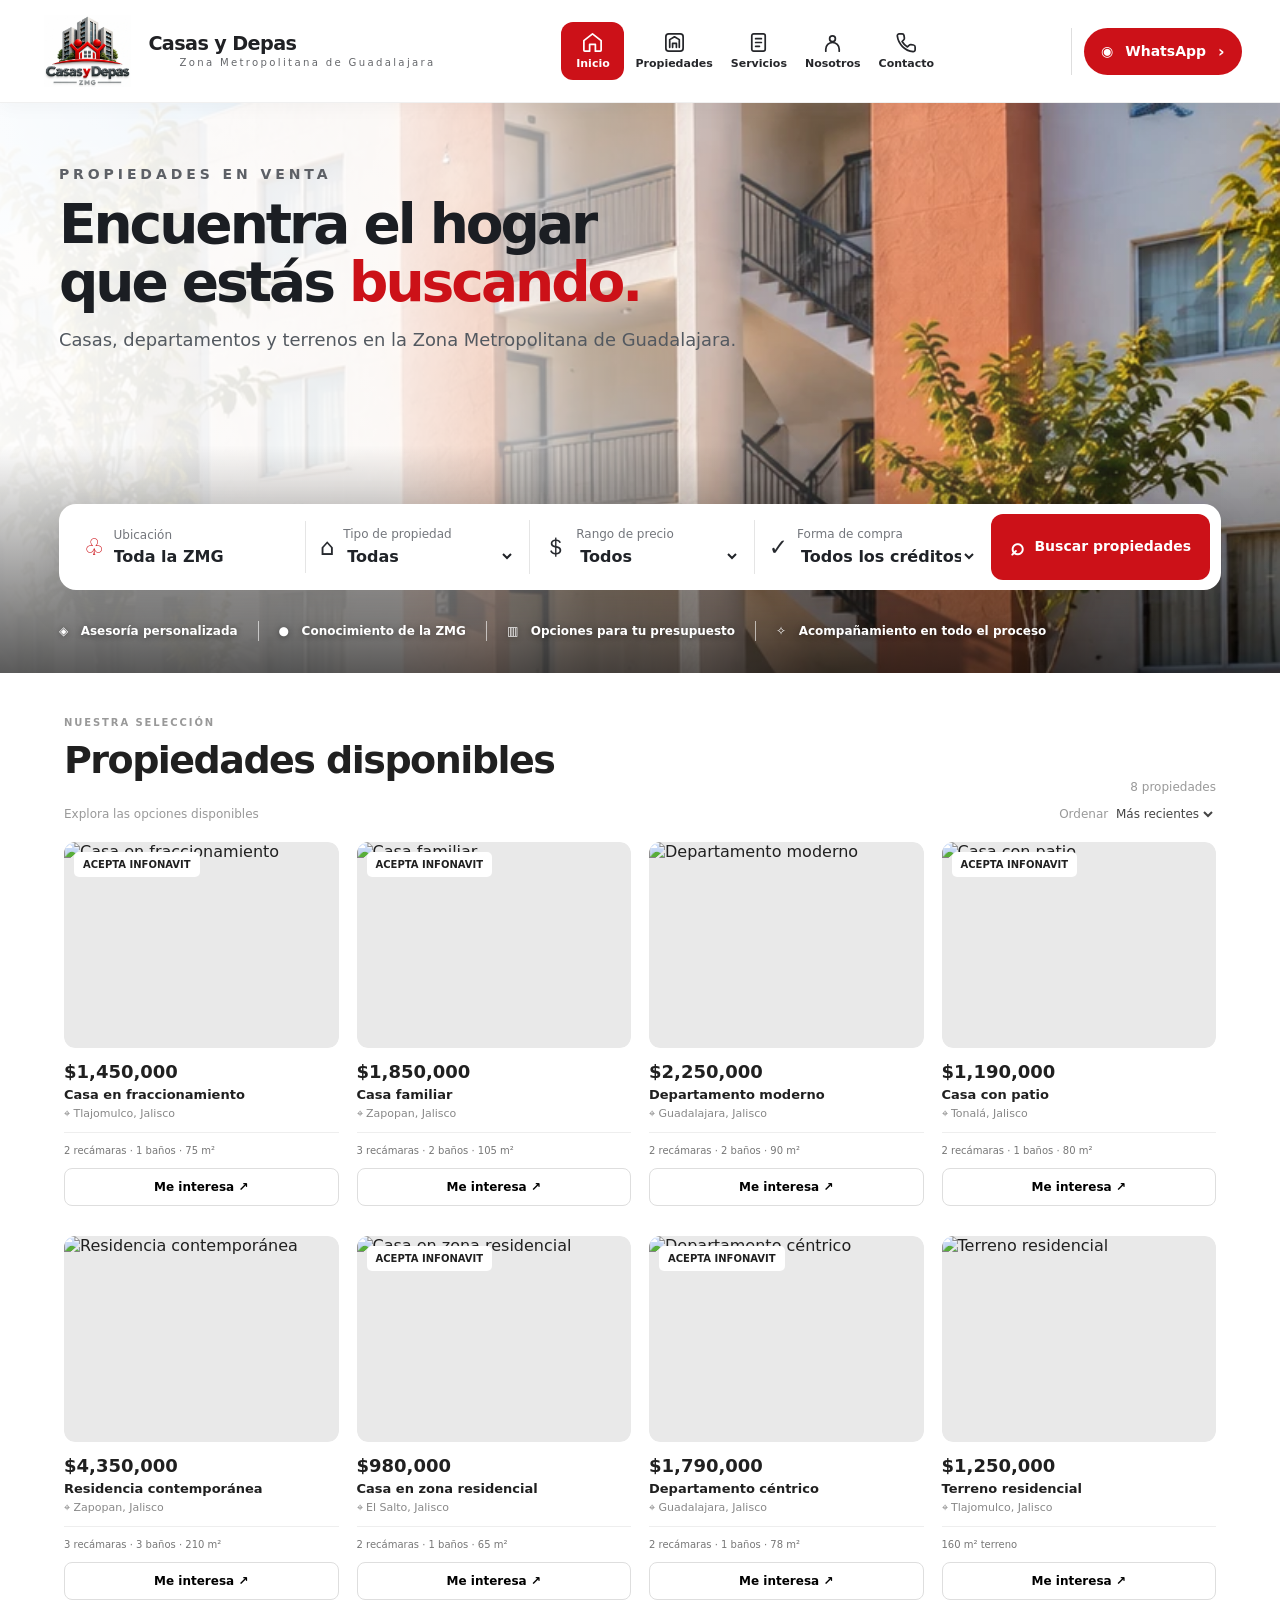
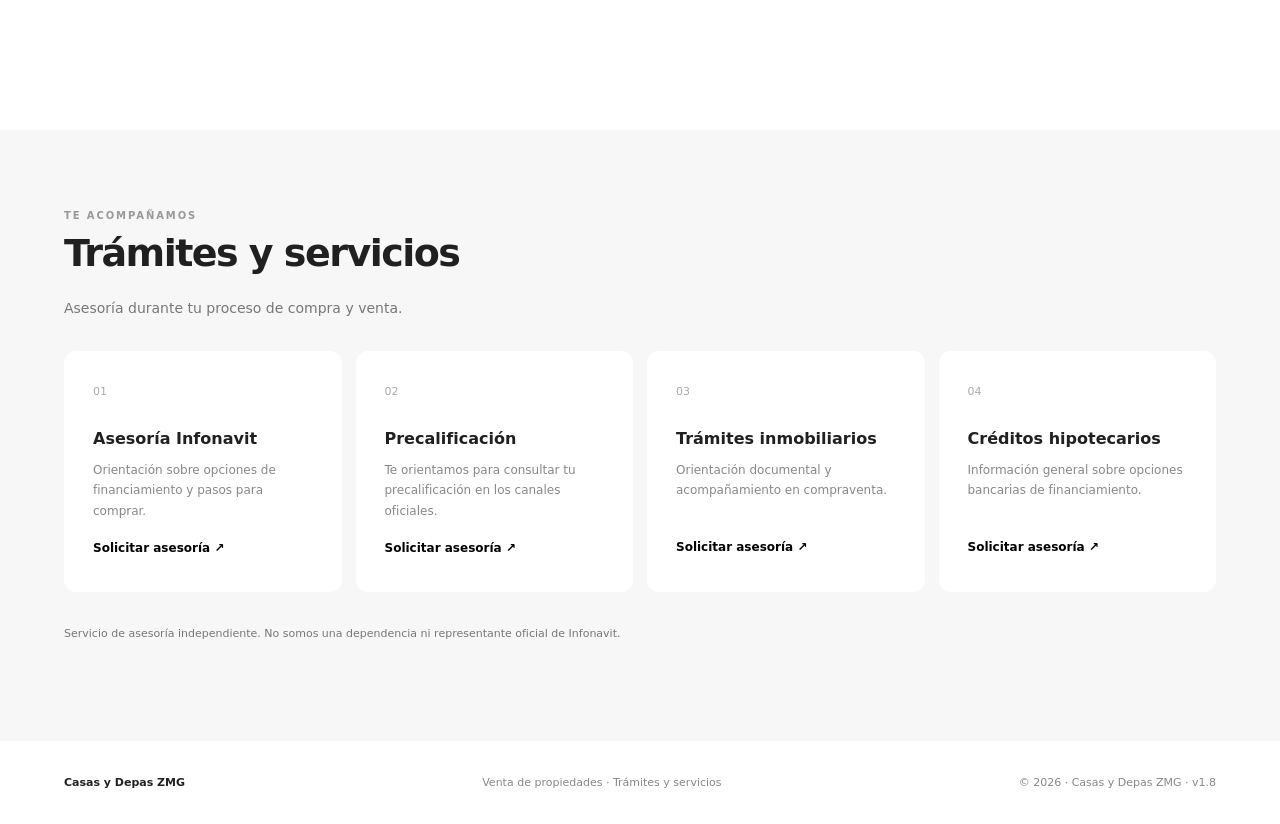
==== commit 1a31784c: "Add files via upload" ====
--- a/index.html
+++ b/index.html
@@ -1,3 +1,3 @@
 <!DOCTYPE html>
 
-<html lang="es"><head><meta charset="utf-8"/><meta content="width=device-width,initial-scale=1" name="viewport"/><meta content="#181818" name="theme-color"/><meta content="Encuentra tu próxima casa. Propiedades en venta y asesoría de crédito Infonavit." name="description"/><link href="manifest.json" rel="manifest"/><link href="favicon-48.png" rel="icon"/><link href="apple-touch-icon.png" rel="apple-touch-icon"/><link href="styles.css" rel="stylesheet"/><title>Casas y Depas ZMG | Propiedades en venta</title></head><body><header class="header" id="siteHeader"><div class="header-inner"><a aria-label="Casas y Depas, inicio" class="brand" href="#inicio"><img alt="Casas y Depas ZMG" class="brand-logo" src="logo-casas-y-depas.webp"/><span class="brand-copy"><strong class="brand-name">Casas y Depas</strong><small class="brand-subtitle">Zona Metropolitana de Guadalajara</small></span></a><nav aria-label="Navegación principal" class="primary-nav" id="primaryNav"><a class="nav-link active" href="#inicio"><span aria-hidden="true" class="nav-icon"><svg aria-hidden="true" fill="none" height="23" stroke="currentColor" stroke-linecap="round" stroke-linejoin="round" stroke-width="1.8" viewbox="0 0 24 24" width="23"><path d="m3 10 9-7 9 7v10a1 1 0 0 1-1 1h-5v-7H9v7H4a1 1 0 0 1-1-1z"></path></svg></span><span>Inicio</span></a><a class="nav-link" href="#propiedades"><span aria-hidden="true" class="nav-icon"><svg aria-hidden="true" fill="none" height="23" stroke="currentColor" stroke-linecap="round" stroke-linejoin="round" stroke-width="1.8" viewbox="0 0 24 24" width="23"><rect height="18" rx="3" width="18" x="3" y="3"></rect><path d="M7 17V9l5-3 5 3v8M10 17v-4h4v4"></path></svg></span><span>Propiedades</span></a><a class="nav-link" href="#servicios"><span aria-hidden="true" class="nav-icon"><svg aria-hidden="true" fill="none" height="23" stroke="currentColor" stroke-linecap="round" stroke-linejoin="round" stroke-width="1.8" viewbox="0 0 24 24" width="23"><rect height="18" rx="2" width="14" x="5" y="3"></rect><path d="M9 8h6M9 12h6M9 16h4"></path></svg></span><span>Servicios</span></a><a class="nav-link" href="#contacto"><span aria-hidden="true" class="nav-icon"><svg aria-hidden="true" fill="none" height="23" stroke="currentColor" stroke-linecap="round" stroke-linejoin="round" stroke-width="1.8" viewbox="0 0 24 24" width="23"><circle cx="12" cy="8" r="3"></circle><path d="M5 21v-2a7 7 0 0 1 14 0v2"></path></svg></span><span>Nosotros</span></a><a class="nav-link" href="#contacto"><span aria-hidden="true" class="nav-icon"><svg aria-hidden="true" fill="none" height="23" stroke="currentColor" stroke-linecap="round" stroke-linejoin="round" stroke-width="1.8" viewbox="0 0 24 24" width="23"><path d="M21 16.6v3a2 2 0 0 1-2.2 2A19 19 0 0 1 2.4 5.2 2 2 0 0 1 4.4 3h3a2 2 0 0 1 2 1.7l.4 2.7a2 2 0 0 1-.6 1.7L7.4 11a15 15 0 0 0 5.6 5.6l1.9-1.8a2 2 0 0 1 1.7-.6l2.7.4a2 2 0 0 1 1.7 2Z"></path></svg></span><span>Contacto</span></a></nav><div class="header-actions"><button class="install-action" hidden="" id="install">Instalar app</button><button class="header-cta" id="whatsappTop" type="button"><span aria-hidden="true">◉</span><span>WhatsApp</span><span aria-hidden="true">›</span></button><button aria-controls="primaryNav" aria-expanded="false" aria-label="Abrir menú" class="menu-toggle" id="menuToggle" type="button"><span></span><span></span><span></span></button></div></div></header><main id="inicio"><section aria-label="Encuentra tu hogar" class="hero"><div class="hero-inner"><div class="hero-copy"><p class="hero-kicker">PROPIEDADES EN VENTA</p><h1>Encuentra el hogar<br/>que estás <em>buscando.</em></h1><p class="hero-description">Casas, departamentos y terrenos en la Zona Metropolitana de Guadalajara.</p></div><form class="hero-filters" id="heroFilters"><label><span class="hero-filter-icon">♧</span><span class="hero-filter-copy"><small>Ubicación</small><input aria-label="Ubicación" id="heroLocation" placeholder="Toda la ZMG"/></span></label><label><span class="hero-filter-icon">⌂</span><span class="hero-filter-copy"><small>Tipo de propiedad</small><select aria-label="Tipo de propiedad" id="heroType"><option value="">Todas</option><option>Casa</option><option>Departamento</option><option>Terreno</option></select></span></label><label><span class="hero-filter-icon">＄</span><span class="hero-filter-copy"><small>Rango de precio</small><select aria-label="Rango de precio" id="heroMax"><option value="">Todos</option><option value="1000000">Hasta $1,000,000</option><option value="1500000">Hasta $1,500,000</option><option value="2000000">Hasta $2,000,000</option><option value="3000000">Hasta $3,000,000</option><option value="5000000">Hasta $5,000,000</option></select></span></label><button class="hero-search" type="submit"><span aria-hidden="true">⌕</span> Buscar propiedades</button></form><div class="hero-benefits"><span>◈   Asesoría personalizada</span><span>●   Conocimiento de la ZMG</span><span>▥   Opciones para tu presupuesto</span><span>✧   Acompañamiento en todo el proceso</span></div></div></section><section class="catalog" id="propiedades"><div class="heading"><div><p class="eyebrow">NUESTRA SELECCIÓN</p><h2>Propiedades disponibles</h2></div><span id="count"></span></div><form class="filters" id="filters"><label>Ubicación<input id="location" placeholder="Ciudad o colonia"/></label><label>Tipo<select id="type"><option value="">Todos</option><option>Casa</option><option>Departamento</option><option>Terreno</option></select></label><label>Precio máximo<select id="max"><option value="">Sin límite</option><option value="1000000">$1,000,000</option><option value="1500000">$1,500,000</option><option value="2000000">$2,000,000</option><option value="3000000">$3,000,000</option><option value="5000000">$5,000,000</option></select></label><label>Crédito<select id="credit"><option value="">Todos</option><option value="infonavit">Infonavit</option><option value="bancario">Bancario</option><option value="contado">Contado</option></select></label><button type="submit">Buscar →</button></form><div class="catalog-top"><span>Explora las opciones disponibles</span><label>Ordenar <select id="sort"><option value="recent">Más recientes</option><option value="low">Menor precio</option><option value="high">Mayor precio</option></select></label></div><div class="grid" id="grid"></div></section><section class="services" id="servicios"><p class="eyebrow">TE ACOMPAÑAMOS</p><h2>Trámites y servicios</h2><p>Asesoría durante tu proceso de compra y venta.</p><div class="service-grid"><article><span>01</span><h3>Asesoría Infonavit</h3><p>Orientación sobre opciones de financiamiento y pasos para comprar.</p><button data-service="Asesoría Infonavit">Solicitar asesoría ↗</button></article><article><span>02</span><h3>Precalificación</h3><p>Te orientamos para consultar tu precalificación en los canales oficiales.</p><button data-service="Precalificación">Solicitar asesoría ↗</button></article><article><span>03</span><h3>Trámites inmobiliarios</h3><p>Orientación documental y acompañamiento en compraventa.</p><button data-service="Trámites inmobiliarios">Solicitar asesoría ↗</button></article><article><span>04</span><h3>Créditos hipotecarios</h3><p>Información general sobre opciones bancarias de financiamiento.</p><button data-service="Créditos hipotecarios">Solicitar asesoría ↗</button></article></div><p class="disclaimer">Servicio de asesoría independiente. No somos una dependencia ni representante oficial de Infonavit.</p></section></main><footer id="contacto"><strong>Casas y Depas ZMG</strong><span>Venta de propiedades · Trámites y servicios</span><span id="siteVersion">© 2026 · Casas y Depas ZMG · v1.7</span></footer><dialog id="leadDialog"><form class="lead" id="leadForm"><button aria-label="Cerrar" class="close" id="close" type="button">✕</button><p class="eyebrow">CONTACTO DIRECTO</p><h2>Me interesa</h2><p id="leadProperty"></p><label>Nombre completo<input autocomplete="name" maxlength="90" name="name" placeholder="Tu nombre" required=""/></label><label>Teléfono (10 dígitos)<input autocomplete="tel" inputmode="numeric" maxlength="10" name="phone" pattern="[0-9]{10}" placeholder="3312345678" required=""/></label><label>Forma de compra<select name="method"><option>Crédito Infonavit</option><option>Crédito bancario</option><option>Recursos propios</option><option>Aún no lo sé</option></select></label><label class="consent"><input required="" type="checkbox"/> Acepto que mis datos se utilicen para responder esta solicitud. <a href="privacidad.html" target="_blank">Aviso de privacidad</a></label><button type="submit">Continuar a WhatsApp ↗</button><small>Se abrirá WhatsApp con el mensaje preparado. Tú decides si enviarlo.</small></form></dialog><script src="config.js"></script><script defer="" src="app.js"></script></body></html>
+<html lang="es"><head><meta charset="utf-8"/><meta content="width=device-width,initial-scale=1" name="viewport"/><meta content="#181818" name="theme-color"/><meta content="Encuentra tu próxima casa. Propiedades en venta y asesoría de crédito Infonavit." name="description"/><link href="manifest.json" rel="manifest"/><link href="favicon-48.png" rel="icon"/><link href="apple-touch-icon.png" rel="apple-touch-icon"/><link href="styles.css" rel="stylesheet"/><title>Casas y Depas ZMG | Propiedades en venta</title></head><body><header class="header" id="siteHeader"><div class="header-inner"><a aria-label="Casas y Depas, inicio" class="brand" href="#inicio"><img alt="Casas y Depas ZMG" class="brand-logo" src="logo-casas-y-depas.webp"/><span class="brand-copy"><strong class="brand-name">Casas y Depas</strong><small class="brand-subtitle">Zona Metropolitana de Guadalajara</small></span></a><nav aria-label="Navegación principal" class="primary-nav" id="primaryNav"><a class="nav-link active" href="#inicio"><span aria-hidden="true" class="nav-icon"><svg aria-hidden="true" fill="none" height="23" stroke="currentColor" stroke-linecap="round" stroke-linejoin="round" stroke-width="1.8" viewbox="0 0 24 24" width="23"><path d="m3 10 9-7 9 7v10a1 1 0 0 1-1 1h-5v-7H9v7H4a1 1 0 0 1-1-1z"></path></svg></span><span>Inicio</span></a><a class="nav-link" href="#propiedades"><span aria-hidden="true" class="nav-icon"><svg aria-hidden="true" fill="none" height="23" stroke="currentColor" stroke-linecap="round" stroke-linejoin="round" stroke-width="1.8" viewbox="0 0 24 24" width="23"><rect height="18" rx="3" width="18" x="3" y="3"></rect><path d="M7 17V9l5-3 5 3v8M10 17v-4h4v4"></path></svg></span><span>Propiedades</span></a><a class="nav-link" href="#servicios"><span aria-hidden="true" class="nav-icon"><svg aria-hidden="true" fill="none" height="23" stroke="currentColor" stroke-linecap="round" stroke-linejoin="round" stroke-width="1.8" viewbox="0 0 24 24" width="23"><rect height="18" rx="2" width="14" x="5" y="3"></rect><path d="M9 8h6M9 12h6M9 16h4"></path></svg></span><span>Servicios</span></a><a class="nav-link" href="#contacto"><span aria-hidden="true" class="nav-icon"><svg aria-hidden="true" fill="none" height="23" stroke="currentColor" stroke-linecap="round" stroke-linejoin="round" stroke-width="1.8" viewbox="0 0 24 24" width="23"><circle cx="12" cy="8" r="3"></circle><path d="M5 21v-2a7 7 0 0 1 14 0v2"></path></svg></span><span>Nosotros</span></a><a class="nav-link" href="#contacto"><span aria-hidden="true" class="nav-icon"><svg aria-hidden="true" fill="none" height="23" stroke="currentColor" stroke-linecap="round" stroke-linejoin="round" stroke-width="1.8" viewbox="0 0 24 24" width="23"><path d="M21 16.6v3a2 2 0 0 1-2.2 2A19 19 0 0 1 2.4 5.2 2 2 0 0 1 4.4 3h3a2 2 0 0 1 2 1.7l.4 2.7a2 2 0 0 1-.6 1.7L7.4 11a15 15 0 0 0 5.6 5.6l1.9-1.8a2 2 0 0 1 1.7-.6l2.7.4a2 2 0 0 1 1.7 2Z"></path></svg></span><span>Contacto</span></a></nav><div class="header-actions"><button class="install-action" hidden="" id="install">Instalar app</button><button class="header-cta" id="whatsappTop" type="button"><span aria-hidden="true">◉</span><span>WhatsApp</span><span aria-hidden="true">›</span></button><button aria-controls="primaryNav" aria-expanded="false" aria-label="Abrir menú" class="menu-toggle" id="menuToggle" type="button"><span></span><span></span><span></span></button></div></div></header><main id="inicio"><section aria-label="Encuentra tu hogar" class="hero"><div class="hero-inner"><div class="hero-copy"><p class="hero-kicker">PROPIEDADES EN VENTA</p><h1>Encuentra el hogar<br/>que estás <em>buscando.</em></h1><p class="hero-description">Casas, departamentos y terrenos en la Zona Metropolitana de Guadalajara.</p></div><form class="hero-filters" id="heroFilters"><label><span class="hero-filter-icon">♧</span><span class="hero-filter-copy"><small>Ubicación</small><input aria-label="Ubicación" id="heroLocation" placeholder="Toda la ZMG"/></span></label><label><span class="hero-filter-icon">⌂</span><span class="hero-filter-copy"><small>Tipo de propiedad</small><select aria-label="Tipo de propiedad" id="heroType"><option value="">Todas</option><option>Casa</option><option>Departamento</option><option>Terreno</option></select></span></label><label><span class="hero-filter-icon">＄</span><span class="hero-filter-copy"><small>Rango de precio</small><select aria-label="Rango de precio" id="heroMax"><option value="">Todos</option><option value="1000000">Hasta $1,000,000</option><option value="1500000">Hasta $1,500,000</option><option value="2000000">Hasta $2,000,000</option><option value="3000000">Hasta $3,000,000</option><option value="5000000">Hasta $5,000,000</option></select></span></label><label><span class="hero-filter-icon" aria-hidden="true">✓</span><span class="hero-filter-copy"><small>Forma de compra</small><select aria-label="Forma de compra" id="heroCredit"><option value="">Todos los créditos</option><option value="infonavit">Infonavit</option><option value="bancario">Bancario</option><option value="contado">Contado</option></select></span></label><button class="hero-search" type="submit"><span aria-hidden="true">⌕</span> Buscar propiedades</button></form><div class="hero-benefits"><span>◈   Asesoría personalizada</span><span>●   Conocimiento de la ZMG</span><span>▥   Opciones para tu presupuesto</span><span>✧   Acompañamiento en todo el proceso</span></div></div></section><section class="catalog" id="propiedades"><div class="heading"><div><p class="eyebrow">NUESTRA SELECCIÓN</p><h2>Propiedades disponibles</h2></div><span id="count"></span></div><div class="catalog-top"><span>Explora las opciones disponibles</span><label>Ordenar <select id="sort"><option value="recent">Más recientes</option><option value="low">Menor precio</option><option value="high">Mayor precio</option></select></label></div><div class="grid" id="grid"></div></section><section class="services" id="servicios"><p class="eyebrow">TE ACOMPAÑAMOS</p><h2>Trámites y servicios</h2><p>Asesoría durante tu proceso de compra y venta.</p><div class="service-grid"><article><span>01</span><h3>Asesoría Infonavit</h3><p>Orientación sobre opciones de financiamiento y pasos para comprar.</p><button data-service="Asesoría Infonavit">Solicitar asesoría ↗</button></article><article><span>02</span><h3>Precalificación</h3><p>Te orientamos para consultar tu precalificación en los canales oficiales.</p><button data-service="Precalificación">Solicitar asesoría ↗</button></article><article><span>03</span><h3>Trámites inmobiliarios</h3><p>Orientación documental y acompañamiento en compraventa.</p><button data-service="Trámites inmobiliarios">Solicitar asesoría ↗</button></article><article><span>04</span><h3>Créditos hipotecarios</h3><p>Información general sobre opciones bancarias de financiamiento.</p><button data-service="Créditos hipotecarios">Solicitar asesoría ↗</button></article></div><p class="disclaimer">Servicio de asesoría independiente. No somos una dependencia ni representante oficial de Infonavit.</p></section></main><footer id="contacto"><strong>Casas y Depas ZMG</strong><span>Venta de propiedades · Trámites y servicios</span><span id="siteVersion">© 2026 · Casas y Depas ZMG · v1.8</span></footer><dialog id="leadDialog"><form class="lead" id="leadForm"><button aria-label="Cerrar" class="close" id="close" type="button">✕</button><p class="eyebrow">CONTACTO DIRECTO</p><h2>Me interesa</h2><p id="leadProperty"></p><label>Nombre completo<input autocomplete="name" maxlength="90" name="name" placeholder="Tu nombre" required=""/></label><label>Teléfono (10 dígitos)<input autocomplete="tel" inputmode="numeric" maxlength="10" name="phone" pattern="[0-9]{10}" placeholder="3312345678" required=""/></label><label>Forma de compra<select name="method"><option>Crédito Infonavit</option><option>Crédito bancario</option><option>Recursos propios</option><option>Aún no lo sé</option></select></label><label class="consent"><input required="" type="checkbox"/> Acepto que mis datos se utilicen para responder esta solicitud. <a href="privacidad.html" target="_blank">Aviso de privacidad</a></label><button type="submit">Continuar a WhatsApp ↗</button><small>Se abrirá WhatsApp con el mensaje preparado. Tú decides si enviarlo.</small></form></dialog><script src="config.js"></script><script defer="" src="app.js"></script></body></html>
--- a/styles.css
+++ b/styles.css
@@ -107,3 +107,15 @@
 @media(max-width:1250px){.header .brand-logo{width:76px;height:64px}.header .brand{gap:7px}.header .brand-name{font-size:19px}.header .brand-subtitle{font-size:10px}}
 @media(max-width:760px){.header .brand-logo{width:58px;height:54px;max-height:54px}.header .brand{gap:6px}.header .brand-name{font-size:16px}.header .brand-subtitle{font-size:9px;white-space:normal;max-width:160px}}
 @media(max-width:370px){.header .brand-logo{width:47px;height:49px}.header .brand-name{font-size:14px}.header .brand-subtitle{font-size:8px;max-width:130px}}
+
+/* V1.8: buscador único integrado en portada */
+.hero-filters{grid-template-columns:minmax(0,1.05fr) minmax(0,1fr) minmax(0,1fr) minmax(0,1.05fr) auto}
+.hero-filters label:nth-of-type(4){border-right:0}
+.hero-filters label{padding-left:14px;padding-right:14px;gap:9px}
+.hero-filter-icon{font-size:23px}
+.hero-search{white-space:nowrap;padding-left:19px;padding-right:19px;font-size:14px}
+.catalog{padding-top:34px;scroll-margin-top:125px}
+.heading h2{margin-bottom:12px}
+.catalog-top{padding-top:12px}
+@media(max-width:1200px){.hero-filters{grid-template-columns:repeat(4,minmax(0,1fr))}.hero-search{grid-column:1/-1}.hero-filters label{padding:10px 12px}}
+@media(max-width:650px){.hero-filters{grid-template-columns:1fr}.hero-filters label{border-right:0;border-bottom:1px solid #e9e9e9}.hero-search{grid-column:auto}.catalog{padding-top:25px;scroll-margin-top:90px}}
